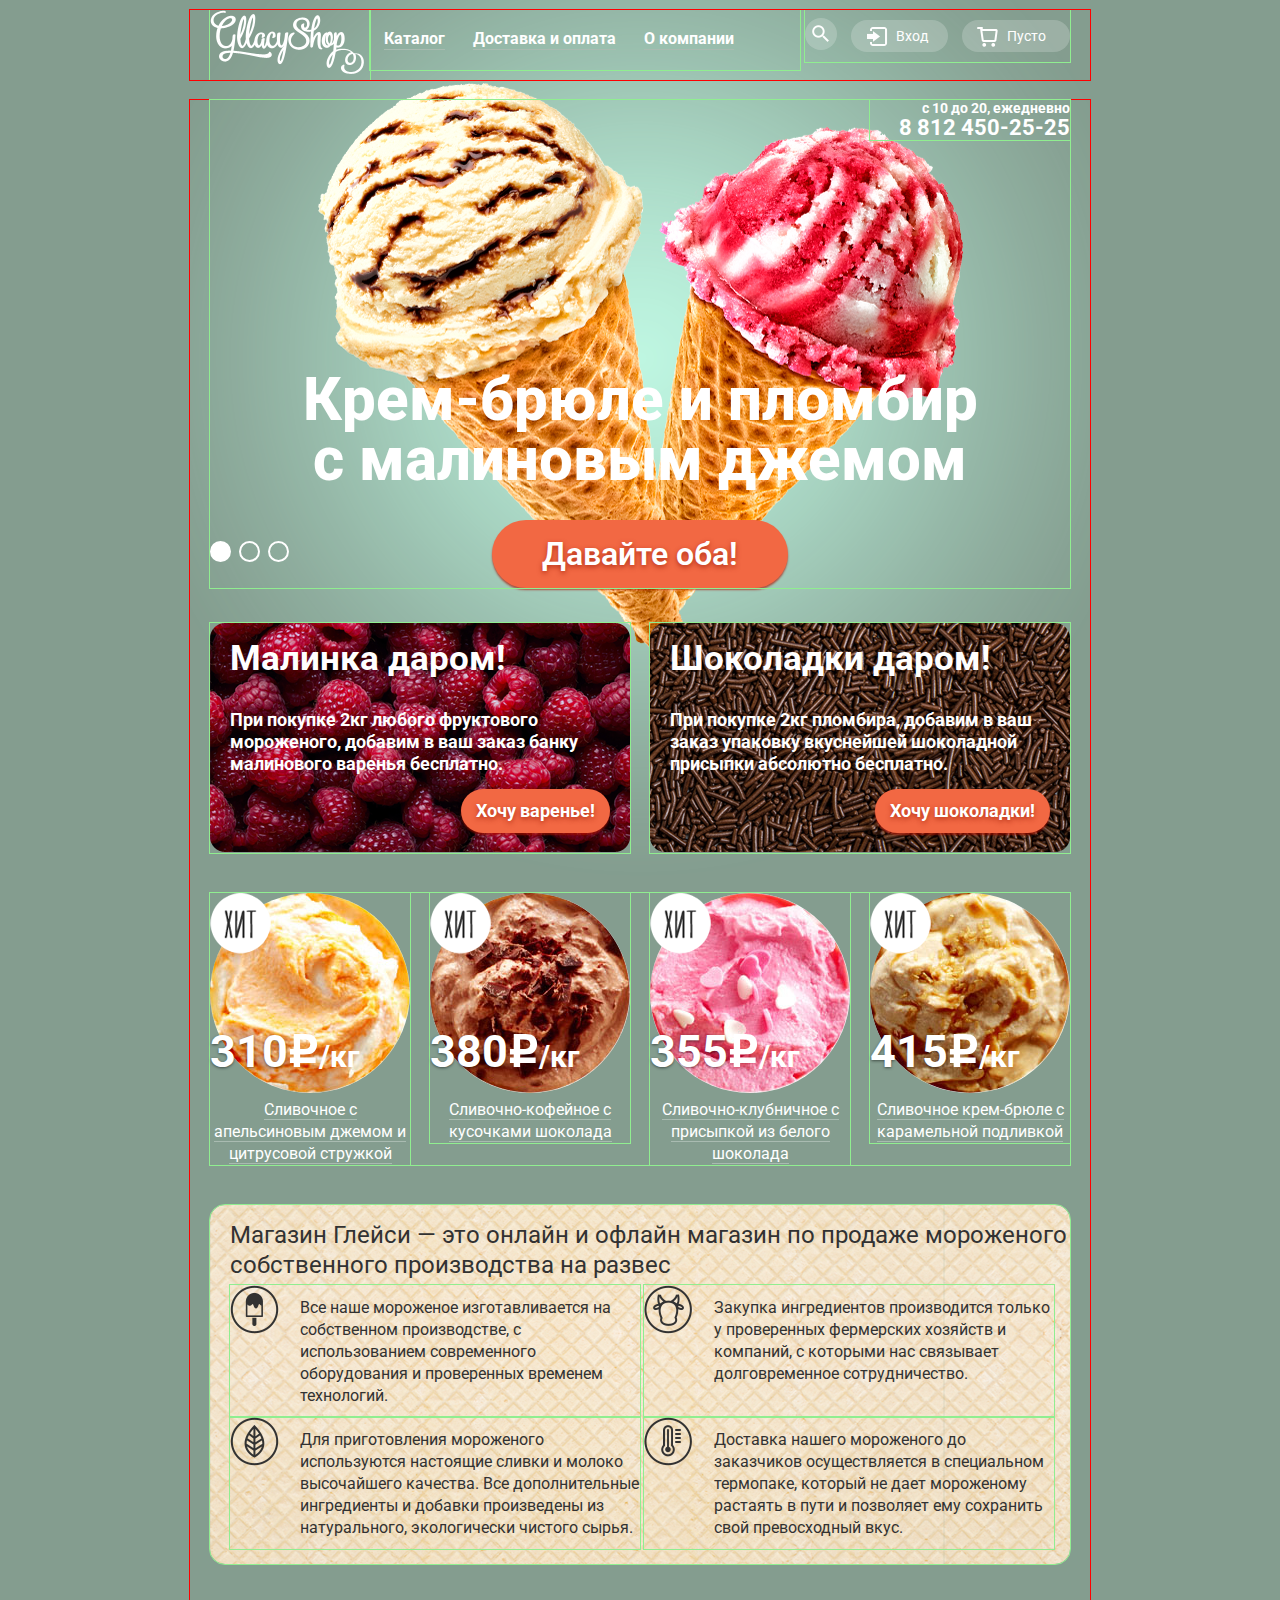
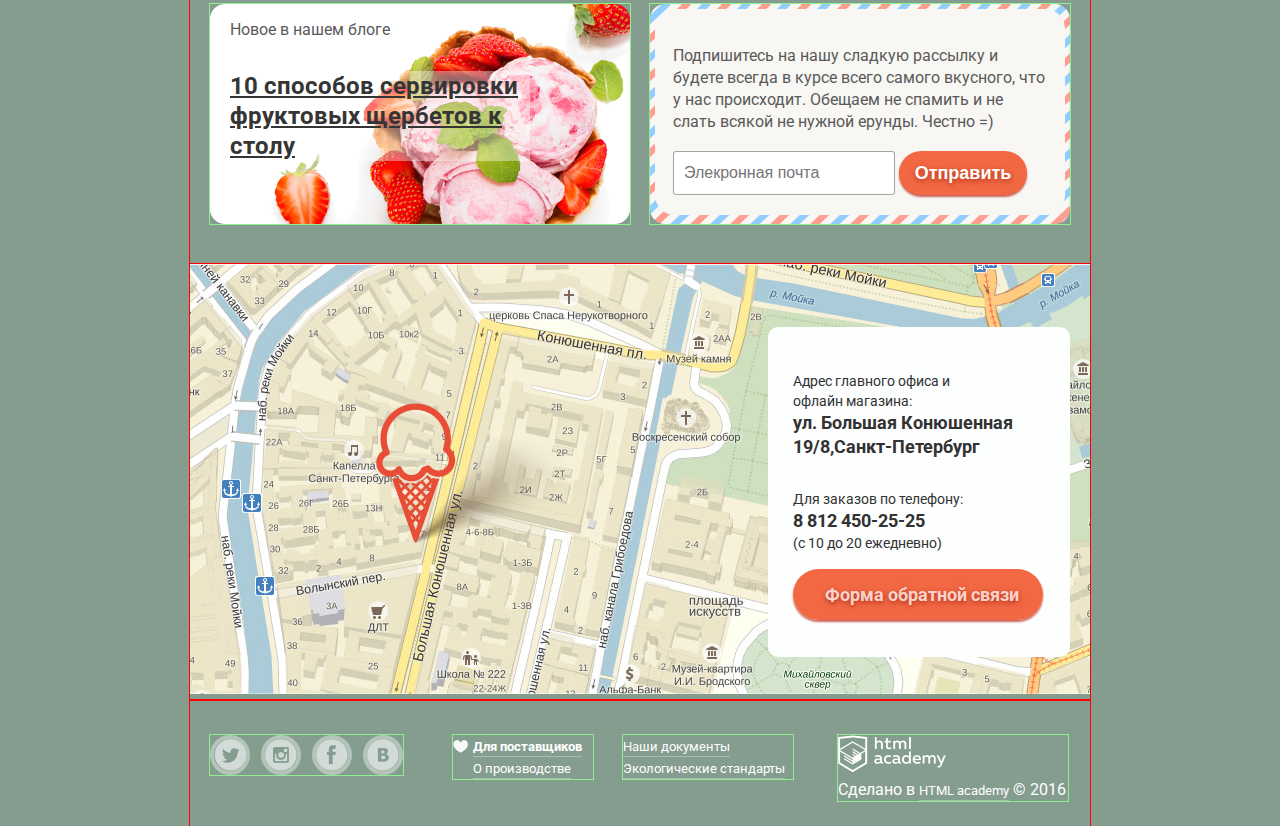
==== index.html @ bd649fac "Bugfix: clearfix" ====
<!DOCTYPE html>
<html lang="ru">

<head>
    <meta charset="utf-8">
    <title>Gllacy</title>
    <link rel="stylesheet" href="https://fonts.googleapis.com/css?family=Roboto:400,500,700,900&amp;subset=latin,cyrillic">
    <link rel="stylesheet" href="css/normalize.css">
    <link rel="stylesheet" href="css/style.css">
</head>

<body>
    <input type="radio" id="btn-1" name="toggle" checked>
    <input type="radio" id="btn-2" name="toggle">
    <input type="radio" id="btn-3" name="toggle">
    <div class="site-wrapper">
        <header class="main-header">
            <div class="container clearfix">
                <div class="logo">
                    <img src="img/menu-logo.png" width="154" height="64" alt="gllacy">
                </div>
                <nav class="main-navigation">
                    <ul class="main-menu">
                        <li>
                            <a href="#">Каталог</a>
                            <ul class="sub-menu">
                                <li><span class="sub-menu-title">Новинки</span></li>
                                <li><a href="catalog.html">Сливочное</a></li>
                                <li><a href="#">Щербеты</a></li>
                                <li><a href="#">Фруктовый лёд</a></li>
                                <li><a href="#">Мелорин</a></li>
                            </ul>
                        </li>
                        <li>
                            <a href="#">Доставка и оплата</a>
                        </li>
                        <li>
                            <a href="#">О компании</a>
                        </li>
                    </ul>
                </nav>
                <div class="user-block">
                    <div class="user-block-search">
                        <a class="user-block-btn btn-search" href="#">Поиск</a>
                        <form class="user-block-form search-form" action="#" method="get">
                            <div class="field-wrapper">
                                <input class="search-input-field" id="search-field" name="search" type="text" placeholder="Что ищем?">
                                <label for="search-field">Что ищем?</label>
                            </div>
                            <button type="submit">Искать</button>
                        </form>
                    </div>
                    <div class="user-block-login">
                        <a class="user-block-btn btn-login" href="#">Вход</a>
                        <form class="user-block-form login-form" action="#" method="post">
                            <div class="field-wrapper">
                                <input class="login-input-field" id="login-field" name="login" type="text" placeholder="Электронная почта">
                                <label for="login-field">Электронная почта</label>
                            </div>
                            <div class="field-wrapper">
                                <input class="password-input-field" id="password-field" name="password" type="password" placeholder="Пароль">
                                <label for="password-field">Пароль</label>
                            </div>
                            <button class="btn" type="submit">Войти</button>
                            <div class="login-help-links">
                                <a href="#">Забыли пароль?</a>
                                <a href="#">Новая регистрация</a>
                            </div>
                        </form>
                    </div>
                    <div class="user-block-cart">
                        <a class="user-block-btn btn-cart" href="#">Пусто</a>
                        <form class="user-block-form cart-form" action="#" method="post">
                            <table class="cart-list">
                                <tbody>
                                    <tr class="cart-list-item">
                                        <td class="cart-list-item-remove">
                                            <span class="cart-list-item-remove-icon">X</span>
                                        </td>
                                        <td class="cart-list-item-img"><img src="../img/cart-item-1.jpg" alt="Пломбир с апельсиновым джемом" width="33" height="33"></td>
                                        <td class="cart-list-item-description">Пломбир с апельсиновым джемом</td>
                                        <td class="cart-list-item-price">1,5кг <span>x 200 руб.</span></td>
                                        <td class="cart-list-item-count">300 руб.</td>
                                    </tr>
                                    <tr class="cart-list-item">
                                        <td class="cart-list-item-remove">
                                            <span class="cart-list-item-remove-icon">X</span>
                                        </td>
                                        <td class="cart-list-item-img"><img src="../img/cart-item-2.jpg" alt="Клубничный пломбир с присыпкой из белого шоколада" width="33" height="33"></td>
                                        <td class="cart-list-item-description">Клубничный пломбир с присыпкой из белого шоколада</td>
                                        <td class="cart-list-item-price">1,5кг <span>x 300 руб.</span></td>
                                        <td class="cart-list-item-count">450 руб.</td>
                                    </tr>
                                    <tr class="cart-list-item">
                                        <td class="cart-list-total" colspan="5">Итого: 750 руб.</td>
                                    </tr>
                                </tbody>
                            </table>
                            <button type="submit" class="btn cart-btn">Оформить заказ</button>
                        </form>
                    </div>
                </div>
            </div>
        </header>
        <main>
            <div class="container clearfix">
                <div class="work-info">
                    <div>с 10 до 20, ежедневно</div>
                    <div>8 812 450-25-25</div>
                </div>
                <section class="slider">
                    <div class="slide" id="slide1">
                        <div class="slide-title">Крем-брюле и пломбир с малиновым джемом</div>
                        <a class="slide-btn" href="#">Давайте оба!</a>
                    </div>
                    <div class="slide" id="slide2">
                        <div class="slide-title">Шоколадный пломбир и лимонный сорбет</div>
                        <a class="slide-btn" href="#">Давайте оба!</a>
                    </div>
                    <div class="slide" id="slide3">
                        <div class="slide-title">Пломбир с помадкой и клубничный щербет</div>
                        <a class="slide-btn" href="#">Давайте оба!</a>
                    </div>
                    <div class="slider-controls">
                        <label for="btn-1"></label>
                        <label for="btn-2"></label>
                        <label for="btn-3"></label>
                    </div>
                </section>
                <section class="main-banners clearfix">
                    <div class="info-teaser info-raspberry">
                        <h2>Малинка даром!</h2>
                        <p>
                            При покупке 2кг любого фруктового мороженого, добавим в ваш заказ банку малинового варенья бесплатно.
                        </p>
                        <a class="btn info-teaser-btn">Хочу варенье!</a>
                    </div>
                    <div class="info-teaser info-chocolate">
                        <h2>Шоколадки даром!</h2>
                        <p>
                            При покупке 2кг пломбира, добавим в ваш заказ упаковку вкуснейшей шоколадной присыпки абсолютно бесплатно.
                        </p>
                        <a class="btn info-teaser-btn">Хочу шоколадки!</a>
                    </div>
                </section>
                <section class="main-hits clearfix">
                    <article class="main-hits-item hits-item">
                        <div class="main-hits-item-inner hits-item-inner">
                            <img src="img/hit-item-1.jpg" width="200" height="200" alt="Сливочное с апельсиновым джемом и цитрусовой стружкой">
                            <div class="hits-item-price"><span>310</span><img src="img/ruble.svg" width="31" height="33" alt="Рубль">/кг</div>
                        </div>
                        <div class="hits-item-link-wrapper">
                            <a href="#">Сливочное с апельсиновым джемом и цитрусовой стружкой</a>
                        </div>
                        <div class="hits-item-hover">
                            <a class="btn hits-btn-hover" href="#">Быстрый просмотр</a>
                        </div>
                    </article>
                    <article class="main-hits-item hits-item">
                        <div class="main-hits-item-inner hits-item-inner">
                            <img src="img/hit-item-2.jpg" width="200" height="200" alt="Сливочно-кофейное с кусочками шоколада">
                            <div class="hits-item-price"><span>380</span><img src="img/ruble.svg" width="31" height="33" alt="Рубль">/кг</div>
                        </div>
                        <div class="hits-item-link-wrapper">
                            <a href="#">Сливочно-кофейное с кусочками шоколада</a>
                        </div>
                        <div class="hits-item-hover">
                            <a class="btn hits-btn-hover" href="#">Быстрый просмотр</a>
                        </div>
                    </article>
                    <article class="main-hits-item hits-item">
                        <div class="main-hits-item-inner hits-item-inner">
                            <img src="img/hit-item-3.jpg" width="200" height="200" alt="Сливочно-клубничное с присыпкой из белого шоколада">
                            <div class="hits-item-price"><span>355</span><img src="img/ruble.svg" width="31" height="33" alt="Рубль">/кг</div>
                        </div>
                        <div class="hits-item-link-wrapper">
                            <a href="#">Сливочно-клубничное с присыпкой из белого шоколада</a>
                        </div>
                        <div class="hits-item-hover">
                            <a class="btn hits-btn-hover" href="#">Быстрый просмотр</a>
                        </div>
                    </article>
                    <article class="main-hits-item hits-item">
                        <div class="main-hits-item-inner hits-item-inner">
                            <img src="img/hit-item-4.jpg" width="200" height="200" alt="Сливочное крем-брюле с карамельной подливкой">
                            <div class="hits-item-price"><span>415</span><img src="img/ruble.svg" width="31" height="33" alt="Рубль">/кг</div>
                        </div>
                        <div class="hits-item-link-wrapper">
                            <a href="#">Сливочное крем-брюле с карамельной подливкой</a>
                        </div>
                        <div class="hits-item-hover">
                            <a class="btn hits-btn-hover" href="#">Быстрый просмотр</a>
                        </div>
                    </article>
                </section><!--.main-hits-->
                <article class="main-content clearfix">
                    <p class="main-content-title">
                        Магазин Глейси — это онлайн и офлайн магазин по продаже мороженого собственного производства на развес
                    </p>
                    <p class="main-content-item main-content-item-ice-cream">
                        Все наше мороженое изготавливается на собственном производстве, с использованием современного оборудования и проверенных
                        временем технологий.
                    </p>
                    <p class="main-content-item main-content-item-purchase">
                        Закупка ингредиентов производится только у проверенных фермерских хозяйств и компаний, с которыми нас связывает долговременное
                        сотрудничество.
                    </p>
                    <p class="main-content-item main-content-item-ingredients">
                        Для приготовления мороженого используются настоящие сливки и молоко высочайшего качества. Все дополнительные ингредиенты
                        и добавки произведены из натурального, экологически чистого сырья.
                    </p>
                    <p class="main-content-item main-content-item-pack">
                        Доставка нашего мороженого до заказчиков осуществляется в специальном термопаке, который не дает мороженому растаять в пути
                        и позволяет ему сохранить свой превосходный вкус.
                    </p>
                </article><!--.main-content-->
                <section class="main-news clearfix">
                    <div class="info-teaser newpost">
                        <h2>Новое в нашем блоге</h2>
                        <a href="#">10 способов сервировки фруктовых щербетов к столу</a>
                    </div>
                    <div class="info-teaser newsletter">
                        <div class="newsletter-bg">
                            <p>
                                Подпишитесь на нашу сладкую рассылку и будете всегда в курсе всего самого вкусного, что у нас происходит. Обещаем не спамить
                                и не слать всякой не нужной ерунды. Честно =)
                            </p>
                            <form action="#" method="post">
                                <input type="email" placeholder="Элекронная почта">
                                <button class="btn info-teaser-btn" type="submit">Отправить</button>
                            </form>
                        </div>
                    </div>
                </section>
            </div><!--.container-->
            <div class="map">
                <img src="img/map-with-pin.jpg" width="900" height="430" alt="Как добраться">
                <div class="map-info">
                    <p>
                        Адрес главного офиса и<br> офлайн магазина:<br>
                        <b>ул. Большая Конюшенная 19/8,Санкт-Петербург</b>
                    </p>
                    <p>
                        Для заказов по телефону:<br>
                        <b>8 812 450-25-25</b><br> (с 10 до 20 ежедневно)
                    </p>
                    <a class="btn" href="form.html">Форма обратной связи</a>
                    <div class="feedback-overlay"></div>
                    <form class="feedback-form" action="#" method="post">
                        <b class="title">Мы обязательно вам ответим!</b>
                        <div class="field-wrapper">
                            <input id="name-field" name="name" type="text" placeholder="Как вас зовут?">    
                            <label for="name-field">Как вас зовут?</label>
                        </div>
                        <div class="field-wrapper">
                            <input id="email-field" name="email" type="email" placeholder="Ваша почта для ответа">
                            <label for="email-field">Ваша почта для ответа</label>
                        </div>
                        <div class="field-wrapper">
                            <textarea id="feedback-text" name="feedback" placeholder="Напишите что-нибудь"></textarea>
                            <label for="feedback-text">Напишите что-нибудь</label>
                        </div>
                        <button class="btn" type="submit" value="Отправить">Отправить</button>
                        <button class="feedback-close"></button>
                    </form>
                </div>
            </div>
        </main>
        <footer class="main-footer container clearfix">
            <section class="main-footer-social">
                <a class="social-btn social-btn-twitter" href="#">Twitter</a>
                <a class="social-btn social-btn-instagram" href="#">Instagram</a>
                <a class="social-btn social-btn-facebook" href="#">Facebook</a>
                <a class="social-btn social-btn-vkontakte" href="#">Vkontakte</a>
            </section>
            <section class="main-footer-about">
                <a class="provider" href="#">Для поставщиков</a>
                <a href="#">О производстве</a>
            </section>
            <section class="main-footer-documents">
                <a href="#">Наши документы</a>
                <a href="#">Экологические стандарты</a>
            </section>
            <section class="main-footer-copyright">
                <img src="img/htmlacademy-logo.png" height="38" width="108" alt="HTML academy logo">
                <div>Сделано в <a href="http://htmlacademy.ru">HTML academy</a> &copy; 2016</div>
            </section>
        </footer>
    </div>
    <script type="text/javascript" src="./js/feedback.js"></script>
</body>

</html>
---- css/style.css ----
body {
    font-family: "Roboto", sans-serif;
    font-size: 16px;
    line-height: 22px;
    color: #fff;
    font-weight: normal;
    min-width: 900px;

    background-color: #849d8f;
}

body > input[type="radio"] {
  display: none;
}

h1, h2 {
    font-size: 35px;
    line-height: 41px;
    font-weight: bold;
}

.clearfix::after {
    content: "";
    display: table;
    clear: both;
}

input[type="text"], input[type="email"], input[type="password"], textarea {
    border: 1px solid rgba(70, 70, 70, 0.48);
    border-radius: 3px;
    color: #323232;
    font-size: 16px;
    line-height: 24px;
    min-height: 29px;
    padding: 10px 10px;
}

input[type="text"]:hover, input[type="email"]:hover,
input[type="password"]:hover, textarea:hover {
    border: 2px solid rgba(70, 70, 70, 0.48);
    padding: 9px 9px;
}

input[type="text"]:focus, input[type="email"]:focus,
input[type="password"]:focus, textarea:focus {
    border: 2px solid rgba(46, 136, 228, 0.48);
    padding: 9px 9px;
}

.field-wrapper {
    position: relative;
    padding-top: 13px;
}

.field-wrapper > label {
    display: none;
    font-size: 11px;
    line-height: 13px;
}

.field-wrapper input:focus + label,
.field-wrapper textarea:focus + label {
    color: #5b9ddf;
    display: block;
    margin: 0 0 0 15px;
    position: absolute;
    top: 0;
    left: 0;
}

/*slider*/
.site-wrapper {
    min-width: 900px;
    background-color: #849d8f;
    background-image: url("../img/slide-1.png");
    background-repeat: no-repeat;
    background-position: center top;

    transition: background-image 0.5s ease, background-color 0.5s ease;

    outline: 1px solid maroon;
}

.site-wrapper::before,
.site-wrapper::after {
  content: "";
  visibility: hidden;
}

.site-wrapper::before {
  background-image: url("../img/slide-2.png");
}

.site-wrapper::after {
  background-image: url("../img/slide-3.png");
}

.slider {
    position: relative;
    padding-top: 270px;
    text-align: center;
    color: #fff;
    margin-bottom: 35px;
    outline: 1px solid lightgreen;
}

.slide {
    display: none;
}

.slide-title {
    width: 700px;
    margin: 0 auto;
    margin-bottom: 30px;

    font-weight: 800;
    font-size: 60px;
    line-height: 60px;
}

.slide-btn {
    display: inline-block;
    padding: 12px 50px;

    font-weight: 600;
    font-size: 32px;
    line-height: 44px;
    vertical-align: top;
    color: #fff;
    text-decoration: none;
    text-shadow: 0 2px 5px rgba(160, 32, 11, 0.76);

    background: #f26843;
    border-radius: 100px;
    box-shadow: 0 2px 2px rgba(172, 16, 0, 0.64);
}

.slide-btn:hover {
    background: linear-gradient(to bottom, #f58669 0%, #ec6f5e 100%);
    box-shadow: 0 2px 2px rgba(172, 16, 0, 1);
}

.slide-btn:active {
    background: linear-gradient(to bottom, #d84732 0%, #e1613e 100%);
    box-shadow: inset 0 2px 2px rgba(172, 16, 0, 1);
}

.slider-controls {
  position: absolute;
  bottom: 25px;
  left: 0;
  z-index: 20;

  font-size: 0;
}

.slider-controls label {
    display: inline-block;
    width: 17px;
    height: 17px;
    margin-right: 8px;

    vertical-align: top;

    background-color: transparent;
    border: 2px solid #fff;
    border-radius: 50%;
    cursor: pointer;
}

#btn-1:checked ~ .site-wrapper #slide1,
#btn-2:checked ~ .site-wrapper #slide2,
#btn-3:checked ~ .site-wrapper #slide3 {
  display: block;
}

#btn-1:checked ~ .site-wrapper {
  background-color: #849d8f;
  background-image: url("../img/slide-1.png");
}

#btn-2:checked ~ .site-wrapper {
  background-color: #8996a6;
  background-image: url("../img/slide-2.png");
}

#btn-3:checked ~ .site-wrapper {
  background-color: #9d8b84;
  background-image: url("../img/slide-3.png");
}

#btn-1:checked ~ .site-wrapper label[for="btn-1"],
#btn-2:checked ~ .site-wrapper label[for="btn-2"],
#btn-3:checked ~ .site-wrapper label[for="btn-3"] {
  background-color: #fff;
}
/*slider*/

.main-header {
    padding-top: 10px;
    margin-bottom: 20px;
}

.container {
    width: 860px;
    margin: 0 auto;
    padding: 0 20px;

    outline: red solid 1px;
}

.logo {
    float: left;
    width: 160px;

    outline: lightgreen solid 1px;
}

.main-navigation {
    float: left;
    width: 430px;
    margin-right: 5px;
    outline: lightgreen solid 1px;
}

li:hover .sub-menu {
    display: block;
}

.main-menu {
    list-style: none;
    font-size: 0;
    margin: 0;
    padding: 0;
}

.main-menu li {
    display: inline-block;
    position: relative;
    vertical-align: top;
}

.main-menu a {
    display: block;
    padding: 0px 0px 1px 0px;
    margin: 20px 14px;
    font-weight: 700;
    font-size: 16px;
    line-height: 18px;
    text-decoration: none;
    color: #fff;
    border-bottom: 1px solid #a9bbb1;
}

.main-menu > li:hover > a,
.main-menu > li > .active  {
    color: #000;
    background-color: #f7f6f3;
    padding: 10px 14px;
    margin: 10px 0px;
    border-radius: 20px;
}

.main-menu > li > .active {
    background-color: #d07058;
    color: #fff;
}

.sub-menu {
    position: absolute;
    display: none;
    left: -10px;
    padding: 0;
    top: 52px;
    width: 140px;
    background-color: #f8f7f4;
    border-radius: 5px;
    box-shadow: 0 20px 20px 0 rgba(0, 0, 0, 0.6);
    color: #323232;
    z-index: 10;
}

.sub-menu li {
    padding: 0;
    margin: 0;
    display: block;
}

.sub-menu li:first-child {
    border-bottom: 1px solid #d1d0ce;
    display: block;
    margin-left: 6px;
    margin-right: 8px;
    margin-top: 0;
    padding-bottom: 4px;
    padding-left: 16px;
    padding-top: 11px;
}

.sub-menu-title {
    color: #000;
    font-size: 14px;
    line-height: 16px;
    font-weight: 700;
}

.sub-menu a {
    border: 0 none;
    display: block;
    color: #323232;
    font-weight: 400;
    font-size: 14px;
    line-height: 16px;
    margin: 0;
    padding: 10px 0px 0px 20px;
    min-height: 28px;
}

.sub-menu a:hover {
    background-color: #fbded7;
    border-radius: 0;
    color: #323232;
}

.sub-menu .active {
    background-color: #d07058;
    display: block;
    margin: 0;
    padding-top: 10px;
    padding-left: 20px;
    color: #323232;
    font-weight: 400;
    font-size: 14px;
    line-height: 16px;
    min-height: 28px;
}

.user-block {
    float: left;
    width: 265px;
    outline: lightgreen solid 1px;
}

.user-block-search,
.user-block-login,
.user-block-cart {
    display: inline-block;
    vertical-align: top;
    position: relative;
    padding-bottom: 10px;
}

.user-block-btn {
    text-decoration: none;
    background-color: rgba(255, 255, 255, 0.2);
    color: #fff;
    display: inline-block;
    border-radius: 16px;
    position: relative;
    font-size: 14px;
    line-height: 16px;
}

.user-block-search:hover > .user-block-btn,
.user-block-login:hover > .user-block-btn,
.user-block-cart:hover > .user-block-btn {
    background-color: #f8f7f4;
    color: #323232;
}

.btn-search {
    font-size: 0;
    width: 32px;
    height: 32px;
    margin-right: 10px;    
}

.btn-search::before {
    width: 17px;
    height: 17px;
    content: "";
    display: block;
    background-image: url("../img/spritesheet.png");
    background-position: -123px -86px;
    background-repeat: no-repeat;
    position: absolute;
    top: 7px;
    left: 7px;
}

.user-block-search:hover > .btn-search::before {
    background-position: -123px -113px;
}

.btn-login {
    margin-top: 10px;
    margin-right: 10px;
    padding: 8px 20px 8px 45px;
}

.btn-login::before {
    width: 21px;
    height: 19px;
    display: block;
    content: "";
    background-image: url("../img/spritesheet.png");
    background-position: -125px -5px;
    background-repeat: no-repeat;
    position: absolute;
    top: 7px;
    left: 16px;
}

.user-block-login:hover > .btn-login::before {
    background-position: -125px -34px;
}

.btn-cart {
    margin-top: 10px;
    padding: 8px 24px 8px 45px;
}

.btn-cart::before {
    width: 21px;
    height: 20px;
    display: block;
    content: "";
    background-image: url("../img/spritesheet.png");
    background-position: -5px -5px;
    background-repeat: no-repeat;
    position: absolute;
    top: 7px;
    left: 15px;
}

.user-block-cart:hover > .btn-cart::before {
    background-position: -36px -5px;
}

/*
Menu forms
*/

.user-block-form {
    background-color: #f8f7f4;
    border-radius: 5px;
    box-shadow: 0 20px 20px 0 rgba(0, 0, 0, 0.6);
    display: none;
    margin: 0;
    padding: 0;
    position: absolute;
    z-index: 10;
}

.search-form {
    left: -285px;
    top: 50px;
    width: 337px;
    padding: 5px 15px 15px 15px;
}

.search-form > button[type="submit"] {
    display: none;
}

.search-input-field {
    width: 315px;
    display: block;
}

.user-block-search:hover .search-form {
    display: block;
}

.login-form {
    left: -117px;
    min-height: 174px;
    padding: 20px;
    top: 50px;
    width: 260px;
}

.login-form > button[type="submit"] {
    border: none;
    color: #fefefe;
    padding: 10px 25px;
    font-size: 18px;
    line-height: 24px;
    font-weight: 700;
}

.login-input-field,
.password-input-field {
    width: 240px;
    display: block;
    margin-bottom: 20px;
}

.login-help-links > a {
    font-size: 24px;
    font-size: 13px;
    color: #323232;
    text-decoration: none;
    border-bottom: 1px solid #adacaa;
}

.login-help-links > a:hover {
    color: #ffbc9e;
    border-bottom: 1px solid #ffbc9e;
}

.login-help-links {
    float: right;
    width: 120px;
}

.user-block-login:hover .login-form {
    display: block;
}

.cart-form {
    padding: 20px 15px;
    width: 510px;
    right: 0;
    top: 50px;
}

.cart-list {
    font-size: 13px;
    line-height: 16px;
    color: #7e7e7d;
}

.cart-list-item-remove-icon {
    cursor: pointer;
}

.cart-list td {
    vertical-align: middle;
    padding: 10px;
}

.cart-list-item-img > img {
    border-radius: 50%;
}

.cart-list-item-price > span {
    color: #b2b2b1;
}

.cart-list-total {
    font-size: 16px;
    padding: 0 10px;
    position: relative;
    text-align: right;
    color: #333333;
    font-weight: 700;
}

.cart-list-total::before {
    background-color: #adacaa;
    content: "";
    height: 1px;
    left: 6px;
    position: absolute;
    right: 9px;
    top: 0px;
}

.cart-form > button[type="submit"] {
    border: none;
    color: #fefefe;
    padding: 10px 25px;
    font-size: 18px;
    line-height: 24px;
    font-weight: 700;
    float: right;
}

.user-block-cart:hover .cart-form {
    display: block;
}

/*
Menu forms
*/


.work-info {
    float: right;
    width: 200px;
    text-align: right;
    outline: lightgreen solid 1px;
}

.work-info > div:first-child {
    font-size: 14px;
    line-height: 16px;
    font-weight: 700;
}

.work-info > div:last-child {
    font-size: 22px;
    line-height: 24px;
    font-weight: 700;
}

/*index page*/
.main-banners {
    margin-bottom: 40px;
}

.info-teaser {
    float: left;
    padding-left: 20px;
    margin-right: 20px;
    width: 400px;
    min-height: 230px;
    position: relative;
    background-position: 0 0;
    background-repeat: no-repeat;
    outline: lightgreen solid 1px;
}

.info-teaser:last-child {
    margin-right: 0;
}

.info-teaser > h2 {
    font-size: 35px;
    line-height: 41px;
    font-weight: 700;
    margin: 15px 0 30px 0;
}

.info-teaser > p {
    font-size: 18px;
    line-height: 22px;
    font-weight: 700;
}

.btn {
    text-align: center;
    border-radius: 30px;
    text-shadow: 0 2px 5px rgba(160, 32, 11, 0.76);
    background: #f26843;
    box-shadow: 0 2px 2px rgba(172, 16, 0, 0.64);
    cursor: pointer;
}

.btn:hover {
    background: linear-gradient(to bottom, #f58669 0%, #ec6f5e 100%);
    box-shadow: 0 2px 2px rgba(172, 16, 0, 1);
}

.btn:active {
    background: linear-gradient(to bottom, #d84732 0%, #e1613e 100%);
    box-shadow: inset 0 2px 2px rgba(172, 16, 0, 1);
}

.info-teaser-btn {
    /*
    Q: why this adds paddings/margins?
    display: block;
    float: right;
    */
    font-size: 18px;
    font-weight: 700;
    line-height: 24px;
    padding: 10px 15px;

    position: absolute;
    bottom: 20px;
    right: 20px;
}

.info-raspberry {
    background-image: url("../img/adv-raspberry.png");
}

.info-chocolate {
    background-image: url("../img/adv-chocolate.png");
}

.main-hits {
    margin-bottom: 40px;
    outline: lightgreen solid 1px;
}

.main-hits-item {
    float: left;
    width: 200px;
    min-height: 230px;
    margin-right: 20px;
    position: relative;

    outline: lightgreen solid 1px;
}

.hits-item-inner {
    margin: 0;
    padding: 0;
    position: relative;
}

.hits-item-inner > img {
    border-radius: 50%;
    width: 200px;
    height: 200px;
}

.main-hits-item-inner::before {
    background-image: url("../img/hit.png");
    content: "";
    height: 61px;
    left: 0;
    position: absolute;
    top: 0;
    width: 61px;
}


.hits-item-hover {
   display: none;
}

.hits-item:hover .hits-item-hover {
    display: block;
    background-color: rgba(248, 247, 244, 0.3);
    border-radius: 5px;
    box-shadow: 0 20px 20px 0 rgba(0, 0, 0, 0.15);
    height: 120%;
    position: absolute;
    left: -10px;
    top: -1%;
    width: 220px;
    z-index: 10;
}

.hits-item-price {
    font-size: 30px;
    font-weight: 700;
    line-height: 45px;
    position: absolute;
    bottom: 20px;
    left: 0;
}

.hits-item-price > img {
    width: 31px;
    height: 33px;
}

.hits-item-price > span {
    font-size: 45px;
    text-shadow: 0 1px 3px rgba(0, 0, 0, 0.5);
}

.hits-item-link-wrapper {
    text-align: center;
}

.hits-item-link-wrapper > a {
    line-height: 22px;
    border-bottom: 1px solid #a9bbb1;
    color: white;
    font-size: 16px;
    line-height: 18px;
    text-decoration: none;
}

.hits-btn-hover {
    display: inline-block;
    font-size: 18px;
    line-height: 24px;
    min-height: 34px;
    width: 180px;
    text-decoration: none;
    vertical-align: center;
    color: #fff;
    position: absolute;
    bottom: 15px;
    padding-top: 10px;
    left: 20px;
}

.main-hits-item:last-child {
    margin-right: 0;
}

.main-content {
    background-image: url("../img/waffle-bg.png");
    background-position: 0 0;
    border-radius: 15px;
    padding: 15px 0 15px 20px;
    margin-bottom: 40px;
    color: #323232;
    outline: lightgreen solid 1px;
}

.main-content-title {
    font-size: 24px;
    line-height: 30px;
    margin: 0 0 5px 0;
}

.main-content-item {
    display: inline-block;
    vertical-align: top;
    width: 340px;
    min-height: 120px;
    padding-left: 70px;
    padding-top: 12px;
    position: relative;
    margin: 0px;
    outline: lightgreen solid 1px;
}

.main-content-item:nth-child(2n) {
    margin-right: 0;
}

.main-content-item-ingredients::before {
    background-image: url("../img/spritesheet.png");
    background-position: -64px -64px;
    background-repeat: no-repeat;
    content: "";
    width: 49px;
    height: 49px;
    top: 0;
    left: 0;
    display: block;
    position: absolute;
}

.main-content-item-ice-cream::before {
    background-image: url("../img/spritesheet.png");
    background-position: -5px -64px;
    background-repeat: no-repeat;
    content: "";
    width: 49px;
    height: 49px;
    top: 0;
    left: 0px;
    display: block;
    position: absolute;
}

.main-content-item-pack::before {
    background-image: url("../img/spritesheet.png");
    background-position: -156px -5px;
    background-repeat: no-repeat;
    content: "";
    width: 49px;
    height: 49px;
    top: 0;
    left: 0;
    display: block;
    position: absolute;
}

.main-content-item-purchase::before {
    background-image: url("../img/spritesheet.png");
    background-position: -67px -5px;
    background-repeat: no-repeat;
    content: "";
    width: 49px;
    height: 49px;
    top: 0;
    left: 0;
    display: block;
    position: absolute;
}

.main-news {
    margin-bottom: 40px;
}

.newpost {
    background-image: url("../img/blog-news-bg.png");
    background-position: 0 0;
    background-repeat: no-repeat;
    min-height: 220px;
}

.newpost > h2 {
    font-size: 16px;
    line-height: 22px;
    font-weight: normal;
    color: #5a5a5a;
}

.newpost > a {
    color: #353535;
    font-size: 24px;
    font-weight: 700;
    line-height: 30px;
    background: rgba(255, 255, 255, 0.4);
    display: inline-block;
    margin-right: 100px;
}

.newsletter {
    background-image: url("../img/newsletter-bg.png");
    background-position: 0 0;
    background-repeat: no-repeat;
    min-height: 220px;
    width: 420px;
    padding: 0px;
}

.newsletter > p {
    color: #5a5a5a;
    font-weight: 400;
    font-size: 16px;
    line-height: 22px; 
}

.newsletter-bg {
    background-color: #f8f7f4;
    padding: 20px 18px;
    margin: 5px;
    color: #5a5a5a;
    border-radius: 20px;
}

.newsletter-bg > p {
    margin-bottom: 18px;
}

.newsletter input {
    width: 200px;
    height: 42px;
    display: inline-block;
    vertical-align: bottom;
    font-size: 16px;
    padding: 0px 10px;
}

.newsletter .info-teaser-btn {
    display: inline-block;
    vertical-align: middle;
    width: 128px;
    position: static;
    color: #fefefe;
    border: none;
}

.map {
    width: 900px;
    margin: 0 auto;
    padding: 0;
    position: relative;
    outline: red solid 1px;
}

.map-info {
    background-color: #fdfefe;
    border-radius: 10px;
    min-height: 300px;
    padding-left: 25px;
    padding-top: 30px;
    position: absolute;
    right: 20px;
    top: 63px;
    width: 277px;
    color: #323232;
}

.map-info p {
    font-size: 14px;
    line-height: 20px;
    margin-bottom: 30px;
}

.map-info b {
    font-size: 18px;
    line-height: 24px;
    font-weight: 700;
}

.map-info .btn {
    text-decoration: none;
    color: #f9d3cb;
    font-size: 18px;
    font-weight: 700;
    line-height: 24px;
    min-height: 44px;
    padding: 15px 24px 15px 32px;
}

/*
feedback
*/

.feedback-overlay {
    display: none;
}

.feedback-overlay-show {
    background-color: #000;
    height: 100%;
    left: 0;
    opacity: 0.3;
    position: fixed;
    top: 0;
    width: 100%;
    z-index: 50;
    display: block;
}

.feedback-form {
    font-size: 16px;
    font-weight: 400;
    line-height: 24px;

    width: 435px;
    padding: 20px 25px 25px 20px;
    border-radius: 10px;
    background-color: #f8f7f4;
    
    
    position: fixed;
    top: 50%;
    left: 50%;

    transform: translateX(-50%) translateY(-50%);

    z-index: 100;
    display: none; 
}

.feedback-form-show {
    display: block;
}

.feedback-form .title {
    font-size: 24px;
    font-weight: 500;
    line-height: 28px;
    color: #323232;
}

.feedback-form input {
    width: 100%;
}

.feedback-form .field-wrapper {
    margin: 7px 0;
    display: block;
    width: 264px;
}

.feedback-form textarea {
    width: 420px;
    min-height: 150px;
}

.feedback-form .btn {
    border: none;
    float: right;
    margin:0;
}

.feedback-close {
    border: none;
    display: inline-block;
    margin: 0;
    padding: 0;
    position: absolute;
    top: 10px;
    right: 10px;
    width: 20px;
    height: 20px;
    background: transparent;
}

.feedback-close::before {
    content: "\00d7";
    position: absolute;
    display: block;
    font-size: 40px;
    top: -10px;
    left: 0;
}

.feedback-close:hover {
    cursor: pointer;
}
/*
feedback
*/


/*footer*/
.main-footer {
    padding-top: 35px;
    padding-bottom: 25px;
}
.main-footer-social {
    float: left;
    width: 193;
    margin-right: 50px;

    outline: lightgreen solid 1px;
}

.social-btn {
    border: 4px solid #c2cec7;
    border-radius: 50%;
    display: inline-block;
    font-size: 0;
    height: 32px;
    margin-right: 7px;
    opacity: 0.8;
    vertical-align: bottom;
    width: 32px;
    position: relative;
}

.social-btn:last-child{
    margin-right: 0;
}

.social-btn:hover {
    opacity: 1;
}

.social-btn:active {
    box-shadow: 0 2px 4px #888 inset;
}

.social-btn:active::before {
    top: 2px;
}

.social-btn-twitter::before {
    background-image: url("../img/socialsprite.png");
    background-position: -5px -47px;
    background-repeat: no-repeat;
    position: absolute;
    top: 0;
    left: 0;
    content: "";
    width: 32px;
    height: 32px;
}

.social-btn-instagram::before {
    background-image: url("../img/socialsprite.png");
    background-position: -47px -5px;
    background-repeat: no-repeat;
    position: absolute;
    top: 0;
    left: 0;
    content: "";
    width: 32px;
    height: 32px;
}

.social-btn-facebook::before {
    background-image: url("../img/socialsprite.png");
    background-position: -5px -5px;
    background-repeat: no-repeat;
    position: absolute;
    top: 0;
    left: 0;
    content: "";
    width: 32px;
    height: 32px;
}

.social-btn-vkontakte::before {
    background-image: url("../img/socialsprite.png");
    background-position: -48px -47px;
    background-repeat: no-repeat;
    position: absolute;
    top: 0;
    left: 0;
    content: "";
    width: 32px;
    height: 32px;
}

.main-footer-about {
    float: left;
    width: 140px;
    margin-right: 30px;

    outline: lightgreen solid 1px;
}

.main-footer-about > a,
.main-footer-documents > a,
.main-footer-copyright a {
    display: inline-block;
    text-decoration: none;
    color: #fff;
    padding: 0;
    margin-bottom: 0px;
    border-bottom: 1px solid #abbcb3;
    font-size: 13px;
    line-height: 18px;
}

.main-footer-about > a {
    margin-left: 20px;
}

.main-footer-about > a:hover,
.main-footer-documents > a:hover,
.main-footer-copyright a:hover {
    color: #ffbc9e;
    border-bottom: 1px solid #ffbc9e;
}

.main-footer-about > a.provider {
    font-weight: 700;
    position: relative;
}

.main-footer-about > a.provider::before {
    background-image: url("../img/spritesheet.png");
    background-position: -125px -63px;
    background-repeat: no-repeat;
    position: absolute;
    top: 2px;
    left: -20px;
    content: "";
    width: 15px;
    height: 13px;
}

.main-footer-documents {
    float: left;
    width: 170px;
    margin-right: 45px;

    outline: lightgreen solid 1px;
}

.main-footer-copyright {
    float: left;
    width: 230px;

    outline: lightgreen solid 1px;
}

/*catalog page*/
.breadcrumb {
    float: left;
    padding: 0;
    outline: lightgreen solid 1px;
}

.breadcrumb li {
    display: inline-block;
    vertical-align: top;
    color: #c9d4ce;
    font-size: 14px;
    line-height: 16px;
}

.breadcrumb a {
    color: #c9d4ce;
    font-size: 14px;
    line-height: 16px;
    border-bottom: 1px solid #aebeb5;
    display: inline-block;
    text-decoration: none;
    padding: 0;
    margin-bottom: 0px;
    font-size: 14px;
    line-height: 16px;
}

.breadcrumb a:hover {
    color: #ffbc9e;
    border-bottom: 1px solid #ffbc9e;
}

.breadcrumb .raquo {
    display: inline-block;
    vertical-align: top;
    margin-left: 7px;
    margin-right: 4px;
}

/*Filter*/

.filter-form {
    color: #fff;
}

.filter-item {
    display: inline-block;
    vertical-align: top;
    margin: 0 20px 12px 0;
    padding: 0;
    border: none;
}

.filter-group-sort {
    width: 195px;
}

.filter-title {
    font-size: 14px;
    line-height: 16px;
    font-weight: 500;
    margin: 10px 15px 7px;
}

.filter-select-field {
    background-color: #9db1a5;
    border-radius: 30px;
    cursor: pointer;
    font-weight: 500;
    height: 36px;
    position: relative;
}

select::-ms-expand {
    display: none;
}

.filter-select {
    -moz-appearance: none;
    -webkit-appearance:none;
    background-color: transparent;
    border: 0 none;
    border-radius: 30px;
    cursor: pointer;
    height: 36px;
    margin: 0;
    outline: 0 none;
    padding: 0 25px 0 10px;
    width: 100%;
    position: relative;
    color: #fff;
}

.filter-select-field:focus,
.filter-select-field:hover,
.filter-select:hover,
.filter-select:active,
.filter-select:focus {
    background-color: #fff;
    color: #323232;
}

.filter-select-arrow::after {
    position: absolute;
    content: "";
    top: 15px;
    right: 15px;
    background-image: url("../img/filtersprite.png");
    background-position: -126px -5px;
    background-repeat: no-repeat;
    width: 9px;
    height: 5px;
    display: block;
}

.filter-select:hover + .filter-select-arrow::after,
.filter-select:active + .filter-select-arrow::after,
.filter-select:focus + .filter-select-arrow::after {
    background-image: url("../img/filtersprite.png");
    background-position: -126px -20px;
}

.filter-radio-field,
.filter-checkbox-field {
    background-color: rgba(255, 255, 255, 0.2);
    border-radius: 30px;
    box-sizing: border-box;
    font-weight: 500;
    line-height: 16px;
    font-size: 14px;
    padding: 10px 15px;
}

.filter-radio,
.filter-checkbox {
    cursor: pointer;
    padding-left: 30px;
    margin-right: 15px;
    position: relative;
}

.filter-radio > input[type="radio"],
.filter-checkbox > input[type="checkbox"] {
    display: none;
}

.filter-checkbox > input[type="checkbox"] + .filter-checkbox-indicator {
    background-image: url("../img/filtersprite.png");
    background-position: -35px -35px;
    background-repeat: no-repeat;
    position: absolute;
    top: 0;
    left: 0;
    width: 20px;
    height: 20px;
}

.filter-checkbox > input[type="checkbox"]:checked + .filter-checkbox-indicator {
    background-position: -5px -5px;
}

.filter-checkbox:hover > input[type="checkbox"] + .filter-checkbox-indicator {
    background-position: -65px -35px;
}

.filter-checkbox:hover > input[type="checkbox"]:checked + .filter-checkbox-indicator {
    background-position: -35px -5px;
}

.filter-checkbox > input[type="checkbox"]:checked:disabled + .filter-checkbox-indicator {
    background-position: -65px -5px;
}

.filter-checkbox > input[type="checkbox"]:disabled + .filter-checkbox-indicator {
    background-position: -5px -35px;
}

.filter-radio > input[type="radio"] + .filter-radio-indicator {
    background-image: url("../img/filtersprite.png");
    background-position: -98px -37px;
    background-repeat: no-repeat;
    position: absolute;
    top: -2px;
    left: 0;
    width: 21px;
    height: 22px;
}

.filter-radio > input[type="radio"]:checked + .filter-radio-indicator {
    background-position: -5px -65px;
}

.filter-radio:hover > input[type="radio"] + .filter-radio-indicator {
    background-position: -98px -69px;
}

.filter-radio:hover > input[type="radio"]:checked + .filter-radio-indicator {
    background-position: -36px -65px;
}

.filter-radio > input[type="radio"]:checked:disabled + .filter-radio-indicator {
    background-position: -67px -65px;
}

.filter-radio > input[type="radio"]:disabled + .filter-radio-indicator {
    background-position: -95px -5px;
}

.filter-btnsubmit-wrapper {
    vertical-align: bottom;
}

.filter-btnsubmit {
    background-color: rgba(255, 255, 255, 0.2);
    border-radius: 30px;
    border: 2px solid #fff;
    color: #fff;
    padding: 8px 30px;
    text-align: center;
    font-size: 16px;
    font-weight: 500;
    line-height: 18px;
    cursor: pointer;
}

.filter-btnsubmit:hover {
    background-color: #fff;
    color: #353535;
}

.filter-btnsubmit:active {
  margin: -2px 0 0 -2px;
  padding: 10px 28px;
  background-color: #f8f7f4;
  color: #353535;
  box-shadow: inset 0 2px 1px 0 #696969;
}

.filter-range-field {
    align-items: center;
    background-color: rgba(255, 255, 255, 0.2);
    border-radius: 30px;
    font-weight: 500;
    height: 7px;
    padding: 15px;
}

.price-controls-scale {
    background-color: rgba(255, 255, 255, 0.5);
    cursor: pointer;
    height: 4px;
}

.price-controls-bar {
    margin-left: 25%;
    margin-right: 15%;
    background-color: #fff;
    height: 4px;
    position: relative;
}

.price-controls-btn {
    width: 20px;
    height: 20px;
    border-radius: 50%;
    background-color: #fff;
    cursor: pointer;
    display: inline-block;
    position: absolute;
    top: -9px;    
}

.price-controls-btn:hover {
    width: 22px;
    height: 22px;
}

.price-controls-min {
    left: 0;
}

.price-controls-max {
    right: 0;
}


/*Filter*/

.catalog-list {
    margin-bottom: 85px;
    outline: lightgreen solid 1px;
}

.catalog-hits-item {
    display: inline-block;
    vertical-align: top;
    min-height: 280px;
    width: 200px;
    margin-right: 15px;
    position: relative;
}

.catalog-hits-item:nth-child(4n) {
    margin-right: 0;
}

.pagination {
    text-align: right;
}

.pagination > ul {
    list-style: none;
    padding: 0;
    text-align: right;
}

.pagination li {
    display: inline-block;
    vertical-align: top;
}

.pagination a,
.pagination span {
    display: inline-block;
    font-size: 16px;
    line-height: 18px;
    height: 26px;
    margin-left: 1px;
    margin-right: 1px;
    padding: 7px 5px 0 5px;
    text-align: center;
    vertical-align: top;
    width: 22px;
    text-decoration: none;
    color: #fff;
}
.pagination a:active, .pagination .pagination-item-active {
    background-color: #fff;
    border-radius: 50%;
    color: #323232;
}

.pagination .inactive {
    color: #9db1a5;
}

.pagination .pagination-btn-next,
.pagination .pagination-btn-prev {
    font-size: 30px;
    padding-top: 6px;
}
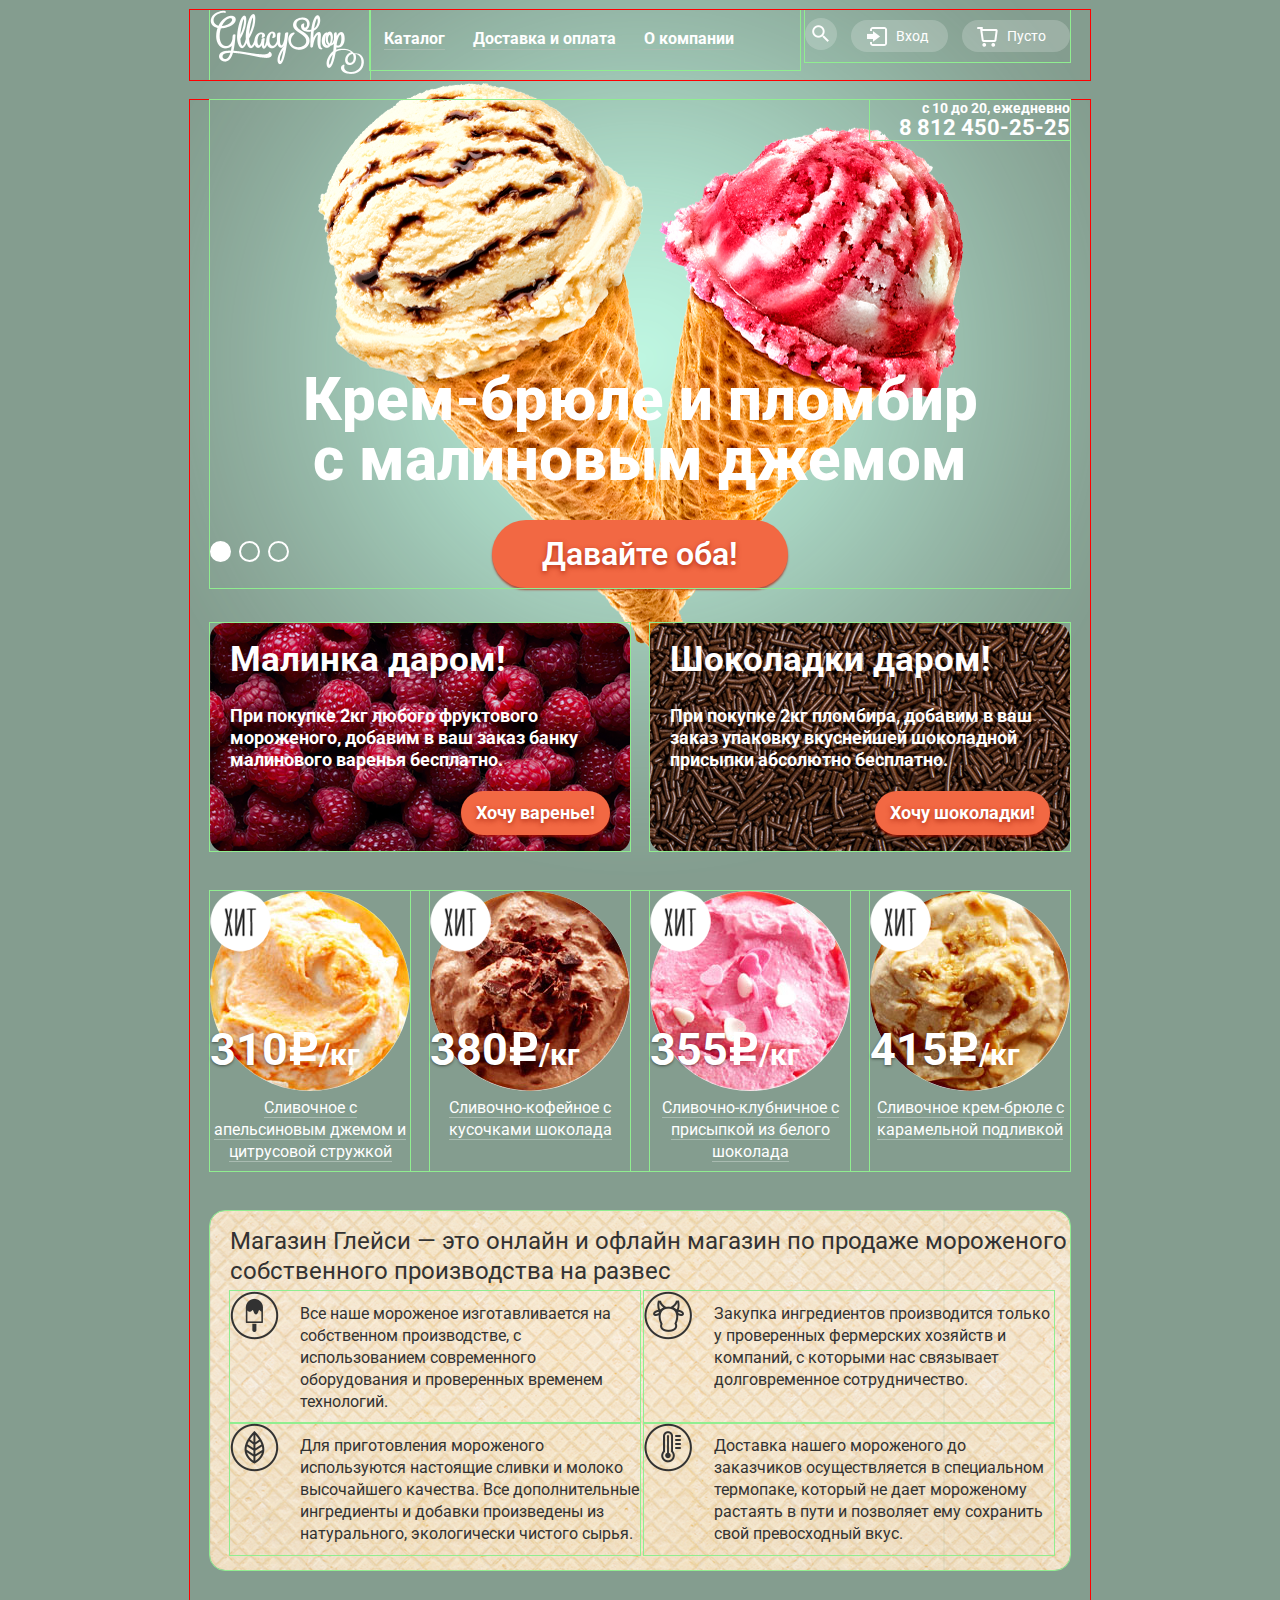
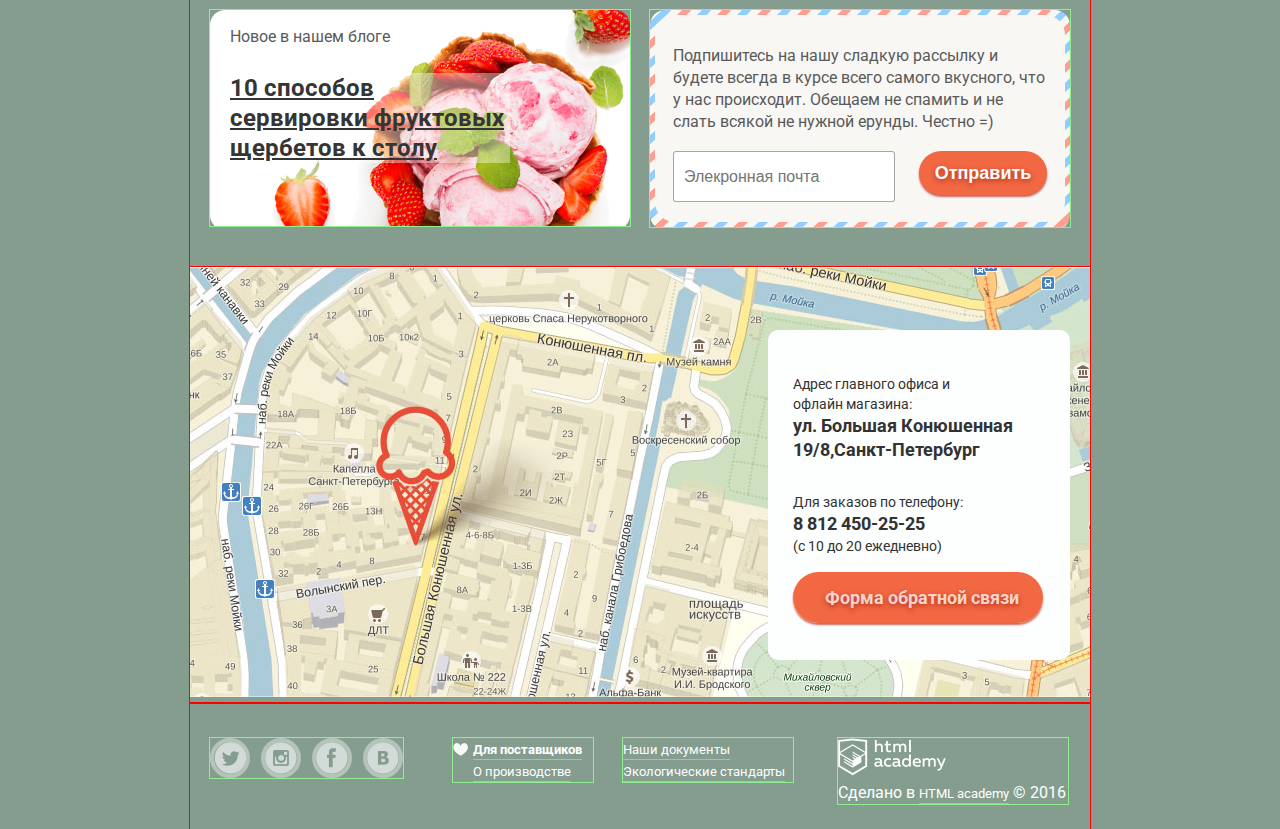
==== commit fbce954c: "Bugfix: cart image address" ====
--- a/index.html
+++ b/index.html
@@ -77,7 +77,7 @@
                                         <td class="cart-list-item-remove">
                                             <span class="cart-list-item-remove-icon">X</span>
                                         </td>
-                                        <td class="cart-list-item-img"><img src="../img/cart-item-1.jpg" alt="Пломбир с апельсиновым джемом" width="33" height="33"></td>
+                                        <td class="cart-list-item-img"><img src="./img/cart-item-1.jpg" alt="Пломбир с апельсиновым джемом" width="33" height="33"></td>
                                         <td class="cart-list-item-description">Пломбир с апельсиновым джемом</td>
                                         <td class="cart-list-item-price">1,5кг <span>x 200 руб.</span></td>
                                         <td class="cart-list-item-count">300 руб.</td>
@@ -86,7 +86,7 @@
                                         <td class="cart-list-item-remove">
                                             <span class="cart-list-item-remove-icon">X</span>
                                         </td>
-                                        <td class="cart-list-item-img"><img src="../img/cart-item-2.jpg" alt="Клубничный пломбир с присыпкой из белого шоколада" width="33" height="33"></td>
+                                        <td class="cart-list-item-img"><img src="./img/cart-item-2.jpg" alt="Клубничный пломбир с присыпкой из белого шоколада" width="33" height="33"></td>
                                         <td class="cart-list-item-description">Клубничный пломбир с присыпкой из белого шоколада</td>
                                         <td class="cart-list-item-price">1,5кг <span>x 300 руб.</span></td>
                                         <td class="cart-list-item-count">450 руб.</td>
--- a/css/style.css
+++ b/css/style.css
@@ -585,7 +585,6 @@
 Menu forms
 */
 
-
 .work-info {
     float: right;
     width: 200px;
@@ -612,11 +611,9 @@
 
 .info-teaser {
     float: left;
-    padding-left: 20px;
+    padding: 16px 20px;
     margin-right: 20px;
-    width: 400px;
-    min-height: 230px;
-    position: relative;
+    width: 380px;
     background-position: 0 0;
     background-repeat: no-repeat;
     outline: lightgreen solid 1px;
@@ -630,13 +627,14 @@
     font-size: 35px;
     line-height: 41px;
     font-weight: 700;
-    margin: 15px 0 30px 0;
+    margin: 0 0 25px 0;
 }
 
 .info-teaser > p {
     font-size: 18px;
     line-height: 22px;
     font-weight: 700;
+    margin: 0 0 20px 0;
 }
 
 .btn {
@@ -659,19 +657,12 @@
 }
 
 .info-teaser-btn {
-    /*
-    Q: why this adds paddings/margins?
-    display: block;
     float: right;
-    */
+    margin: 0;
     font-size: 18px;
     font-weight: 700;
     line-height: 24px;
     padding: 10px 15px;
-
-    position: absolute;
-    bottom: 20px;
-    right: 20px;
 }
 
 .info-raspberry {
@@ -690,7 +681,7 @@
 .main-hits-item {
     float: left;
     width: 200px;
-    min-height: 230px;
+    min-height: 280px;
     margin-right: 20px;
     position: relative;
 
@@ -880,7 +871,7 @@
     background-image: url("../img/blog-news-bg.png");
     background-position: 0 0;
     background-repeat: no-repeat;
-    min-height: 220px;
+    min-height: 184px;
 }
 
 .newpost > h2 {
@@ -904,7 +895,6 @@
     background-image: url("../img/newsletter-bg.png");
     background-position: 0 0;
     background-repeat: no-repeat;
-    min-height: 220px;
     width: 420px;
     padding: 0px;
 }
@@ -925,21 +915,19 @@
 }
 
 .newsletter-bg > p {
-    margin-bottom: 18px;
+    margin: 10px 0 18px 0;
 }
 
 .newsletter input {
     width: 200px;
-    height: 42px;
-    display: inline-block;
-    vertical-align: bottom;
+    display: inline-block;
+    vertical-align: top;
     font-size: 16px;
-    padding: 0px 10px;
 }
 
 .newsletter .info-teaser-btn {
     display: inline-block;
-    vertical-align: middle;
+    vertical-align: top;
     width: 128px;
     position: static;
     color: #fefefe;
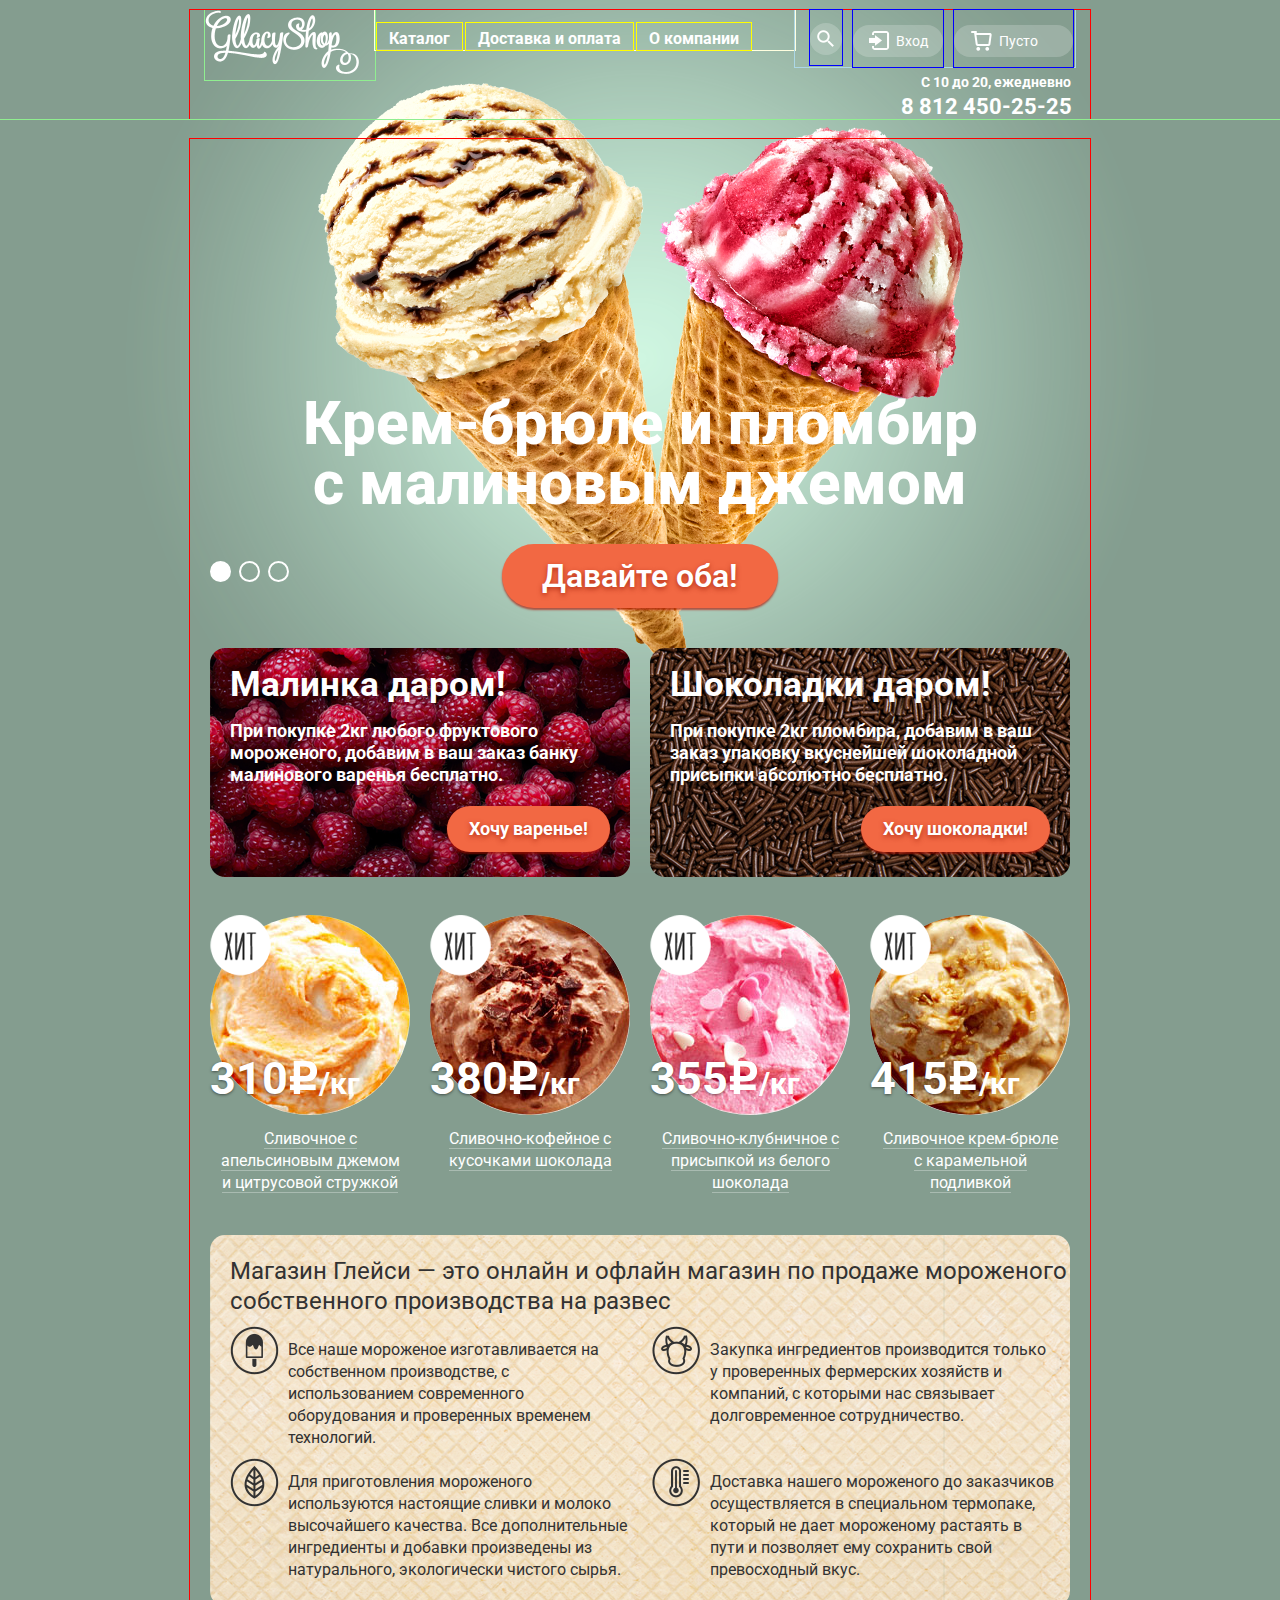
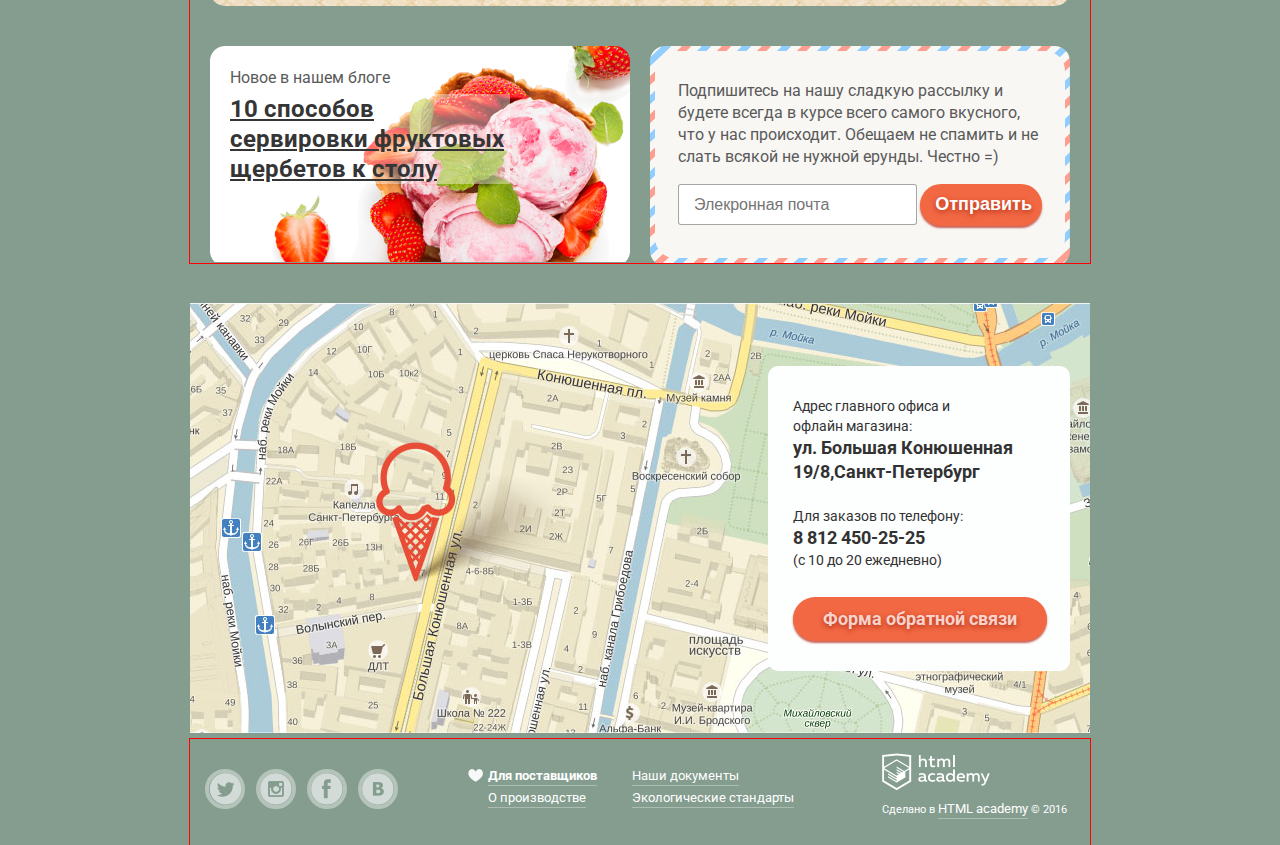
==== commit dba903e6: "Bugfix: pixel perfect index page" ====
--- a/index.html
+++ b/index.html
@@ -100,14 +100,14 @@
                         </form>
                     </div>
                 </div>
+                <div class="work-info">
+                    <div>С 10 до 20, ежедневно</div>
+                    <div>8 812 450-25-25</div>
+                </div>
             </div>
         </header>
         <main>
-            <div class="container clearfix">
-                <div class="work-info">
-                    <div>с 10 до 20, ежедневно</div>
-                    <div>8 812 450-25-25</div>
-                </div>
+            <div class="container main-container">
                 <section class="slider">
                     <div class="slide" id="slide1">
                         <div class="slide-title">Крем-брюле и пломбир с малиновым джемом</div>
@@ -225,7 +225,7 @@
                                 Подпишитесь на нашу сладкую рассылку и будете всегда в курсе всего самого вкусного, что у нас происходит. Обещаем не спамить
                                 и не слать всякой не нужной ерунды. Честно =)
                             </p>
-                            <form action="#" method="post">
+                            <form class="newsletter-form" action="#" method="post">
                                 <input type="email" placeholder="Элекронная почта">
                                 <button class="btn info-teaser-btn" type="submit">Отправить</button>
                             </form>
--- a/css/style.css
+++ b/css/style.css
@@ -1,5 +1,5 @@
 body {
-    font-family: "Roboto", sans-serif;
+    font-family: "Roboto", "Arial",  sans-serif;
     font-size: 16px;
     line-height: 22px;
     color: #fff;
@@ -77,8 +77,6 @@
     background-position: center top;
 
     transition: background-image 0.5s ease, background-color 0.5s ease;
-
-    outline: 1px solid maroon;
 }
 
 .site-wrapper::before,
@@ -97,11 +95,10 @@
 
 .slider {
     position: relative;
-    padding-top: 270px;
+    padding-top: 255px;
     text-align: center;
     color: #fff;
-    margin-bottom: 35px;
-    outline: 1px solid lightgreen;
+    margin-bottom: 40px;
 }
 
 .slide {
@@ -120,7 +117,7 @@
 
 .slide-btn {
     display: inline-block;
-    padding: 12px 50px;
+    padding: 10px 40px;
 
     font-weight: 600;
     font-size: 32px;
@@ -199,28 +196,30 @@
 .main-header {
     padding-top: 10px;
     margin-bottom: 20px;
+
+    outline: 1px solid lightgreen;
 }
 
 .container {
-    width: 860px;
+    width: 870px;
     margin: 0 auto;
-    padding: 0 20px;
-
-    outline: red solid 1px;
+    padding: 0 15px;
+
+    outline: 1px solid red;
 }
 
 .logo {
     float: left;
-    width: 160px;
-
-    outline: lightgreen solid 1px;
+    width: 170px;
+
+    outline: 1px solid lightgreen;
 }
 
 .main-navigation {
     float: left;
-    width: 430px;
-    margin-right: 5px;
-    outline: lightgreen solid 1px;
+    width: 420px;
+
+    outline: 1px solid lightyellow;
 }
 
 li:hover .sub-menu {
@@ -238,12 +237,14 @@
     display: inline-block;
     position: relative;
     vertical-align: top;
+    margin: 13px 2px 0px 2px;
+
+    outline: 1px solid yellow;
 }
 
 .main-menu a {
     display: block;
-    padding: 0px 0px 1px 0px;
-    margin: 20px 14px;
+    padding: 7px 12px 1px 12px;;
     font-weight: 700;
     font-size: 16px;
     line-height: 18px;
@@ -256,8 +257,7 @@
 .main-menu > li > .active  {
     color: #000;
     background-color: #f7f6f3;
-    padding: 10px 14px;
-    margin: 10px 0px;
+    padding-bottom: 7px;
     border-radius: 20px;
 }
 
@@ -338,7 +338,9 @@
 .user-block {
     float: left;
     width: 265px;
-    outline: lightgreen solid 1px;
+    padding-left: 15px;
+
+    outline: 1px solid lightblue;
 }
 
 .user-block-search,
@@ -348,6 +350,9 @@
     vertical-align: top;
     position: relative;
     padding-bottom: 10px;
+    padding-top: 5px;
+
+    outline: 1px solid blue;
 }
 
 .user-block-btn {
@@ -372,7 +377,7 @@
     font-size: 0;
     width: 32px;
     height: 32px;
-    margin-right: 10px;    
+    display: inline-block;
 }
 
 .btn-search::before {
@@ -392,10 +397,13 @@
     background-position: -123px -113px;
 }
 
+.user-block-login {
+    margin-left: 7px;
+}
+
 .btn-login {
     margin-top: 10px;
-    margin-right: 10px;
-    padding: 8px 20px 8px 45px;
+    padding: 8px 15px 8px 43px;
 }
 
 .btn-login::before {
@@ -407,7 +415,7 @@
     background-position: -125px -5px;
     background-repeat: no-repeat;
     position: absolute;
-    top: 7px;
+    top: 6px;
     left: 16px;
 }
 
@@ -415,9 +423,13 @@
     background-position: -125px -34px;
 }
 
+.user-block-cart {
+    margin-left: 7px;
+}
+
 .btn-cart {
     margin-top: 10px;
-    padding: 8px 24px 8px 45px;
+    padding: 8px 35px 8px 45px;
 }
 
 .btn-cart::before {
@@ -429,8 +441,8 @@
     background-position: -5px -5px;
     background-repeat: no-repeat;
     position: absolute;
-    top: 7px;
-    left: 15px;
+    top: 6px;
+    left: 17px;
 }
 
 .user-block-cart:hover > .btn-cart::before {
@@ -589,24 +601,36 @@
     float: right;
     width: 200px;
     text-align: right;
-    outline: lightgreen solid 1px;
+    margin-top: 7px;
+}
+
+.work-info.catalog-work-info {
+    margin-top: 0;
 }
 
 .work-info > div:first-child {
     font-size: 14px;
     line-height: 16px;
     font-weight: 700;
+    margin-right: 4px;
 }
 
 .work-info > div:last-child {
     font-size: 22px;
     line-height: 24px;
     font-weight: 700;
+    margin-right: 3px;
+    margin-top: 5px;
+}
+
+.container.main-container {
+    width: 860px;
+    padding: 0 20px;
 }
 
 /*index page*/
 .main-banners {
-    margin-bottom: 40px;
+    margin-bottom: 35px;
 }
 
 .info-teaser {
@@ -616,7 +640,7 @@
     width: 380px;
     background-position: 0 0;
     background-repeat: no-repeat;
-    outline: lightgreen solid 1px;
+    min-height: 200px;
 }
 
 .info-teaser:last-child {
@@ -627,7 +651,7 @@
     font-size: 35px;
     line-height: 41px;
     font-weight: 700;
-    margin: 0 0 25px 0;
+    margin: 0 0 15px 0;
 }
 
 .info-teaser > p {
@@ -662,7 +686,7 @@
     font-size: 18px;
     font-weight: 700;
     line-height: 24px;
-    padding: 10px 15px;
+    padding: 11px 22px;
 }
 
 .info-raspberry {
@@ -675,7 +699,6 @@
 
 .main-hits {
     margin-bottom: 40px;
-    outline: lightgreen solid 1px;
 }
 
 .main-hits-item {
@@ -684,14 +707,13 @@
     min-height: 280px;
     margin-right: 20px;
     position: relative;
-
-    outline: lightgreen solid 1px;
 }
 
 .hits-item-inner {
     margin: 0;
     padding: 0;
     position: relative;
+    margin-bottom: 7px;
 }
 
 .hits-item-inner > img {
@@ -720,7 +742,7 @@
     background-color: rgba(248, 247, 244, 0.3);
     border-radius: 5px;
     box-shadow: 0 20px 20px 0 rgba(0, 0, 0, 0.15);
-    height: 120%;
+    height: 125%;
     position: absolute;
     left: -10px;
     top: -1%;
@@ -733,7 +755,7 @@
     font-weight: 700;
     line-height: 45px;
     position: absolute;
-    bottom: 20px;
+    bottom: 15px;
     left: 0;
 }
 
@@ -749,6 +771,7 @@
 
 .hits-item-link-wrapper {
     text-align: center;
+    padding: 0 8px;
 }
 
 .hits-item-link-wrapper > a {
@@ -783,32 +806,30 @@
     background-image: url("../img/waffle-bg.png");
     background-position: 0 0;
     border-radius: 15px;
-    padding: 15px 0 15px 20px;
+    padding: 21px 0 20px 20px;
     margin-bottom: 40px;
     color: #323232;
-    outline: lightgreen solid 1px;
 }
 
 .main-content-title {
     font-size: 24px;
     line-height: 30px;
-    margin: 0 0 5px 0;
+    margin: 0px 0 6px 0;
 }
 
 .main-content-item {
     display: inline-block;
     vertical-align: top;
-    width: 340px;
-    min-height: 120px;
-    padding-left: 70px;
-    padding-top: 12px;
+    width: 345px;
+    padding-left: 58px;
+    padding-top: 17px;
+    padding-bottom: 5px;
     position: relative;
     margin: 0px;
-    outline: lightgreen solid 1px;
 }
 
 .main-content-item:nth-child(2n) {
-    margin-right: 0;
+    margin-right: 15px;
 }
 
 .main-content-item-ingredients::before {
@@ -818,7 +839,7 @@
     content: "";
     width: 49px;
     height: 49px;
-    top: 0;
+    top: 4px;
     left: 0;
     display: block;
     position: absolute;
@@ -831,7 +852,7 @@
     content: "";
     width: 49px;
     height: 49px;
-    top: 0;
+    top: 4px;
     left: 0px;
     display: block;
     position: absolute;
@@ -844,7 +865,7 @@
     content: "";
     width: 49px;
     height: 49px;
-    top: 0;
+    top: 4px;
     left: 0;
     display: block;
     position: absolute;
@@ -857,7 +878,7 @@
     content: "";
     width: 49px;
     height: 49px;
-    top: 0;
+    top: 4px;
     left: 0;
     display: block;
     position: absolute;
@@ -879,6 +900,7 @@
     line-height: 22px;
     font-weight: normal;
     color: #5a5a5a;
+    margin: 5px 0;
 }
 
 .newpost > a {
@@ -908,30 +930,37 @@
 
 .newsletter-bg {
     background-color: #f8f7f4;
-    padding: 20px 18px;
-    margin: 5px;
+    padding: 13px 23px;
     color: #5a5a5a;
     border-radius: 20px;
-}
-
-.newsletter-bg > p {
-    margin: 10px 0 18px 0;
-}
-
-.newsletter input {
-    width: 200px;
+    margin: 5px;
+}
+
+.newsletter-form {
+    padding: 0px 0px 20px 0px;
+}
+
+.newsletter-form input {
     display: inline-block;
     vertical-align: top;
     font-size: 16px;
+    line-height: 24px;
+    padding: 5px 15px;
 }
 
 .newsletter .info-teaser-btn {
     display: inline-block;
     vertical-align: top;
-    width: 128px;
     position: static;
     color: #fefefe;
     border: none;
+    padding: 8px 10px 10px 15px;
+}
+
+.newsletter-form input:hover,
+.newsletter-form input:active,
+.newsletter-form input:focus {
+    padding: 4px 12px 4px 12px;
 }
 
 .map {
@@ -939,13 +968,12 @@
     margin: 0 auto;
     padding: 0;
     position: relative;
-    outline: red solid 1px;
 }
 
 .map-info {
     background-color: #fdfefe;
     border-radius: 10px;
-    min-height: 300px;
+    min-height: 275px;
     padding-left: 25px;
     padding-top: 30px;
     position: absolute;
@@ -958,7 +986,8 @@
 .map-info p {
     font-size: 14px;
     line-height: 20px;
-    margin-bottom: 30px;
+    margin-bottom: 22px;
+    margin-top: 0px;
 }
 
 .map-info b {
@@ -973,8 +1002,9 @@
     font-size: 18px;
     font-weight: 700;
     line-height: 24px;
-    min-height: 44px;
-    padding: 15px 24px 15px 32px;
+    padding: 10px 30px;
+    display: inline-block;
+    margin-top: 5px;
 }
 
 /*
@@ -1081,16 +1111,15 @@
 
 
 /*footer*/
-.main-footer {
-    padding-top: 35px;
-    padding-bottom: 25px;
-}
+.main-footer section {
+    margin-top: 25px;
+    margin-bottom: 25px;
+}
+
 .main-footer-social {
     float: left;
-    width: 193;
-    margin-right: 50px;
-
-    outline: lightgreen solid 1px;
+    margin-right: 70px;
+    padding-top: 5px;
 }
 
 .social-btn {
@@ -1173,9 +1202,7 @@
 .main-footer-about {
     float: left;
     width: 140px;
-    margin-right: 30px;
-
-    outline: lightgreen solid 1px;
+    margin-right: 24px;
 }
 
 .main-footer-about > a,
@@ -1222,23 +1249,22 @@
 .main-footer-documents {
     float: left;
     width: 170px;
-    margin-right: 45px;
-
-    outline: lightgreen solid 1px;
-}
-
-.main-footer-copyright {
+    margin-right: 0px;
+}
+
+section.main-footer-copyright {
     float: left;
-    width: 230px;
-
-    outline: lightgreen solid 1px;
+    font-size: 11px;
+    padding-left: 80px;
+    margin-top: 14px;
+    margin-bottom: 24px;
 }
 
 /*catalog page*/
 .breadcrumb {
     float: left;
     padding: 0;
-    outline: lightgreen solid 1px;
+    margin: 20px 0px 0px 6px;
 }
 
 .breadcrumb li {
@@ -1525,7 +1551,6 @@
 
 .catalog-list {
     margin-bottom: 85px;
-    outline: lightgreen solid 1px;
 }
 
 .catalog-hits-item {
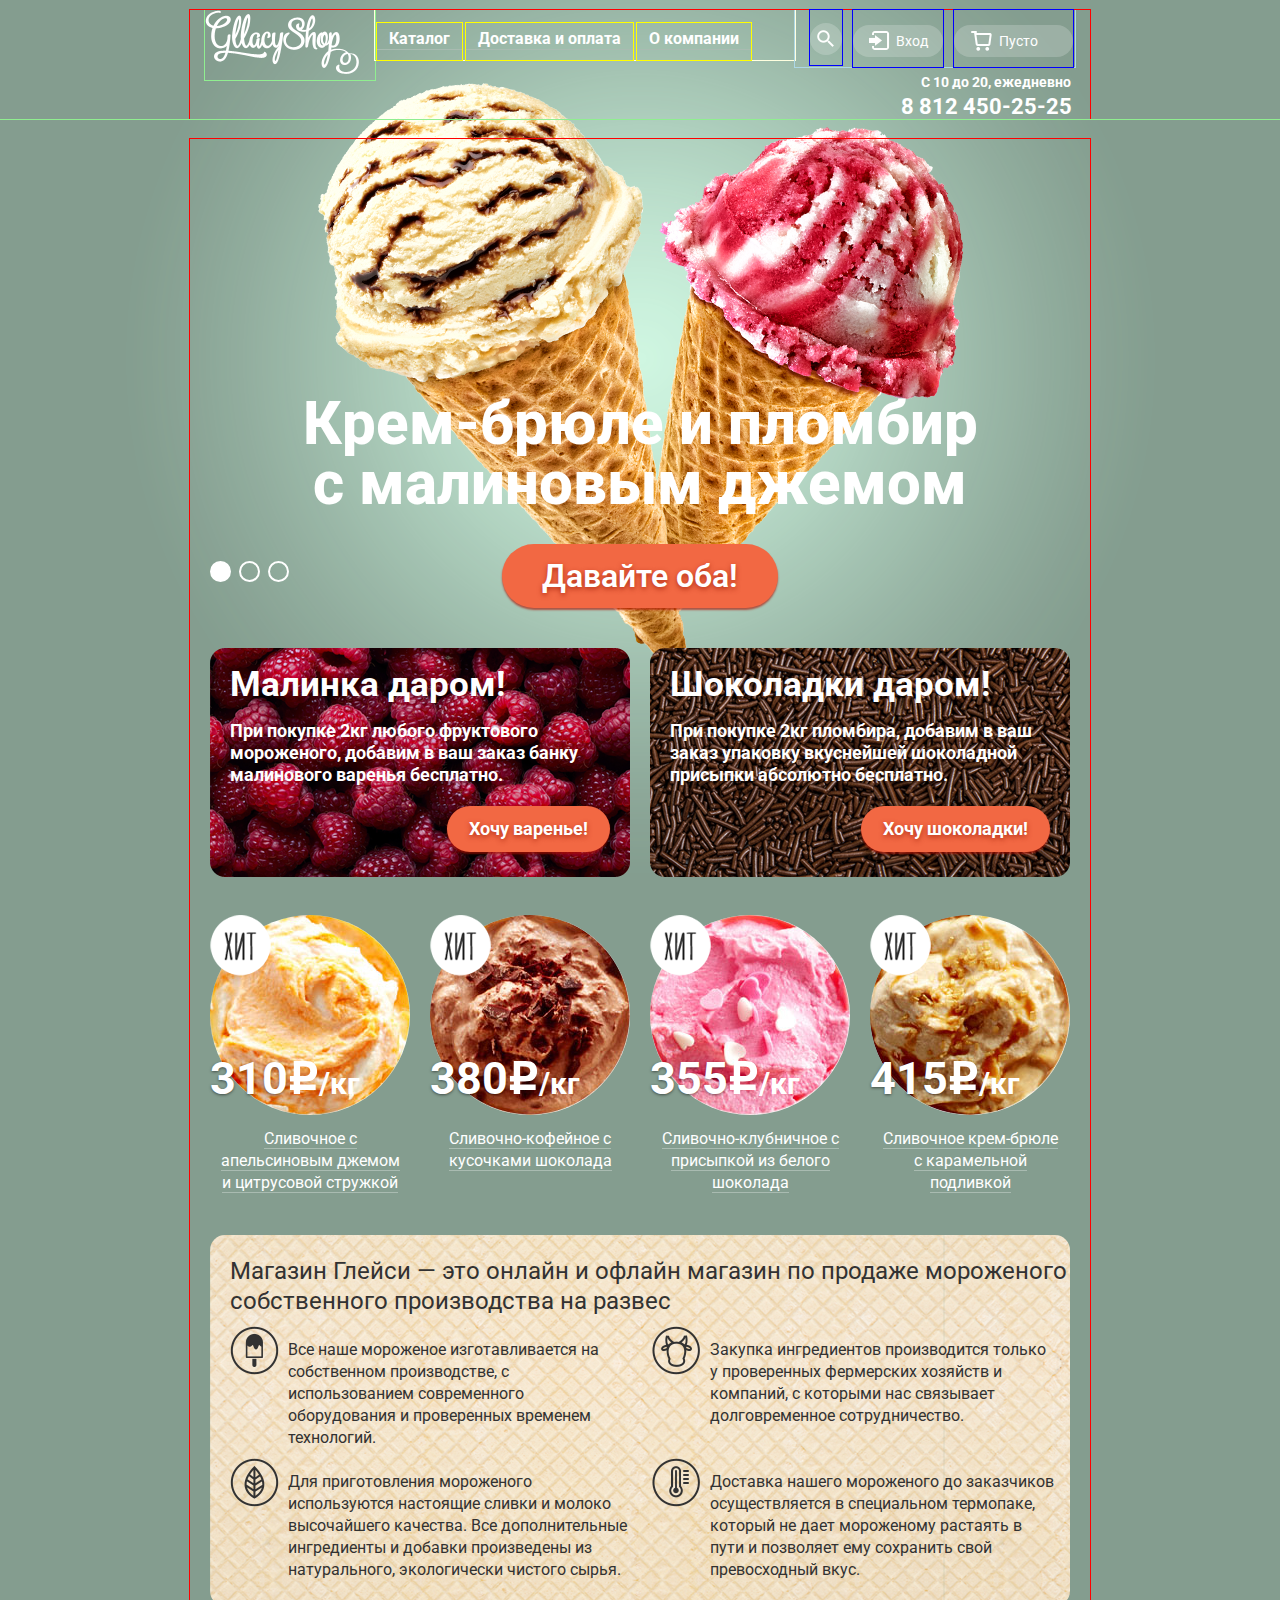
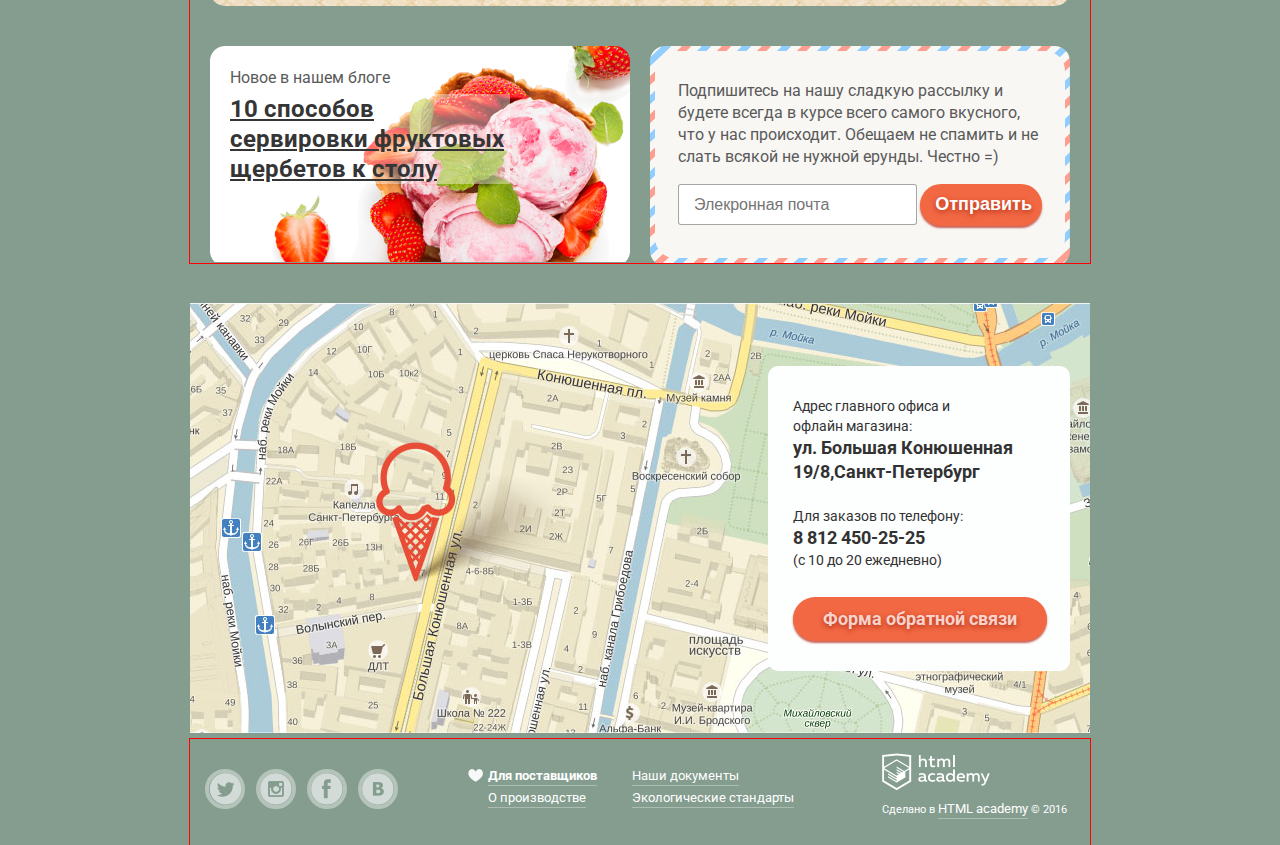
==== commit 1782e8bf: "Bugfix: basic rule 4" ====
--- a/index.html
+++ b/index.html
@@ -24,7 +24,7 @@
                         <li>
                             <a href="#">Каталог</a>
                             <ul class="sub-menu">
-                                <li><span class="sub-menu-title">Новинки</span></li>
+                                <li><a class="sub-menu-title" href="#">Новинки</a></li>
                                 <li><a href="catalog.html">Сливочное</a></li>
                                 <li><a href="#">Щербеты</a></li>
                                 <li><a href="#">Фруктовый лёд</a></li>
@@ -47,7 +47,6 @@
                                 <input class="search-input-field" id="search-field" name="search" type="text" placeholder="Что ищем?">
                                 <label for="search-field">Что ищем?</label>
                             </div>
-                            <button type="submit">Искать</button>
                         </form>
                     </div>
                     <div class="user-block-login">
@@ -70,7 +69,7 @@
                     </div>
                     <div class="user-block-cart">
                         <a class="user-block-btn btn-cart" href="#">Пусто</a>
-                        <form class="user-block-form cart-form" action="#" method="post">
+                        <div class="user-block-form cart-form" action="#" method="post">
                             <table class="cart-list">
                                 <tbody>
                                     <tr class="cart-list-item">
@@ -96,8 +95,8 @@
                                     </tr>
                                 </tbody>
                             </table>
-                            <button type="submit" class="btn cart-btn">Оформить заказ</button>
-                        </form>
+                            <a class="btn cart-btn">Оформить заказ</a>
+                        </div>
                     </div>
                 </div>
                 <div class="work-info">
@@ -226,7 +225,7 @@
                                 и не слать всякой не нужной ерунды. Честно =)
                             </p>
                             <form class="newsletter-form" action="#" method="post">
-                                <input type="email" placeholder="Элекронная почта">
+                                <input name="email" id="email-field" type="email" placeholder="Элекронная почта">
                                 <button class="btn info-teaser-btn" type="submit">Отправить</button>
                             </form>
                         </div>
@@ -261,7 +260,7 @@
                             <label for="feedback-text">Напишите что-нибудь</label>
                         </div>
                         <button class="btn" type="submit" value="Отправить">Отправить</button>
-                        <button class="feedback-close"></button>
+                        <button class="feedback-close" type="button"></button>
                     </form>
                 </div>
             </div>
--- a/css/style.css
+++ b/css/style.css
@@ -238,7 +238,7 @@
     position: relative;
     vertical-align: top;
     margin: 13px 2px 0px 2px;
-
+    padding-bottom: 10px;
     outline: 1px solid yellow;
 }
 
@@ -271,7 +271,7 @@
     display: none;
     left: -10px;
     padding: 0;
-    top: 52px;
+    top: 40px;
     width: 140px;
     background-color: #f8f7f4;
     border-radius: 5px;
@@ -289,15 +289,9 @@
 .sub-menu li:first-child {
     border-bottom: 1px solid #d1d0ce;
     display: block;
-    margin-left: 6px;
-    margin-right: 8px;
-    margin-top: 0;
-    padding-bottom: 4px;
-    padding-left: 16px;
-    padding-top: 11px;
-}
-
-.sub-menu-title {
+}
+
+.sub-menu a.sub-menu-title {
     color: #000;
     font-size: 14px;
     line-height: 16px;
@@ -471,10 +465,6 @@
     padding: 5px 15px 15px 15px;
 }
 
-.search-form > button[type="submit"] {
-    display: none;
-}
-
 .search-input-field {
     width: 315px;
     display: block;
@@ -579,8 +569,7 @@
     top: 0px;
 }
 
-.cart-form > button[type="submit"] {
-    border: none;
+.cart-form > .cart-btn {
     color: #fefefe;
     padding: 10px 25px;
     font-size: 18px;
@@ -602,10 +591,6 @@
     width: 200px;
     text-align: right;
     margin-top: 7px;
-}
-
-.work-info.catalog-work-info {
-    margin-top: 0;
 }
 
 .work-info > div:first-child {
@@ -1261,6 +1246,16 @@
 }
 
 /*catalog page*/
+
+
+.work-info.catalog-work-info {
+    margin-top: 0;
+}
+
+.main-header.catalog-main-header {
+    margin-bottom: 0;
+}
+
 .breadcrumb {
     float: left;
     padding: 0;
@@ -1300,16 +1295,21 @@
     margin-right: 4px;
 }
 
+.catalog-title {
+    margin-top: 0;
+    margin-bottom: 21px;
+}
 /*Filter*/
 
 .filter-form {
     color: #fff;
+    margin-bottom: 24px;
 }
 
 .filter-item {
     display: inline-block;
     vertical-align: top;
-    margin: 0 20px 12px 0;
+    margin: 0 14px 12px 0;
     padding: 0;
     border: none;
 }
@@ -1389,16 +1389,16 @@
     border-radius: 30px;
     box-sizing: border-box;
     font-weight: 500;
-    line-height: 16px;
-    font-size: 14px;
+    line-height: 18px;
+    font-size: 16px;
     padding: 10px 15px;
 }
 
 .filter-radio,
 .filter-checkbox {
     cursor: pointer;
-    padding-left: 30px;
-    margin-right: 15px;
+    padding-left: 25px;
+    margin-right: 17px;
     position: relative;
 }
 
@@ -1471,6 +1471,7 @@
 
 .filter-btnsubmit-wrapper {
     vertical-align: bottom;
+    margin-right: 0px;
 }
 
 .filter-btnsubmit {
@@ -1506,6 +1507,7 @@
     font-weight: 500;
     height: 7px;
     padding: 15px;
+    width: 190px;
 }
 
 .price-controls-scale {
@@ -1515,8 +1517,8 @@
 }
 
 .price-controls-bar {
-    margin-left: 25%;
-    margin-right: 15%;
+    margin-left: 12%;
+    margin-right: 27%;
     background-color: #fff;
     height: 4px;
     position: relative;
@@ -1546,11 +1548,22 @@
     right: 0;
 }
 
-
+.filter-group-fatness {
+    margin-right: 0;
+}
+
+.filter-checkbox {
+    margin-left: 4px;
+}
+
+.filter-group-filler {
+    margin-right: 9px;
+}
 /*Filter*/
 
 .catalog-list {
-    margin-bottom: 85px;
+    margin-bottom: 20px;
+    padding-left: 5px;
 }
 
 .catalog-hits-item {
@@ -1558,7 +1571,8 @@
     vertical-align: top;
     min-height: 280px;
     width: 200px;
-    margin-right: 15px;
+    margin-right: 17px;
+    margin-bottom: 35px;
     position: relative;
 }
 
@@ -1586,13 +1600,9 @@
     display: inline-block;
     font-size: 16px;
     line-height: 18px;
-    height: 26px;
-    margin-left: 1px;
-    margin-right: 1px;
-    padding: 7px 5px 0 5px;
+    padding: 5px 8px;
     text-align: center;
     vertical-align: top;
-    width: 22px;
     text-decoration: none;
     color: #fff;
 }
@@ -1609,5 +1619,9 @@
 .pagination .pagination-btn-next,
 .pagination .pagination-btn-prev {
     font-size: 30px;
-    padding-top: 6px;
+}
+
+.catalog-footer {
+    margin-top: 35px;
+    border-top: 1px solid #a9bbb1;
 }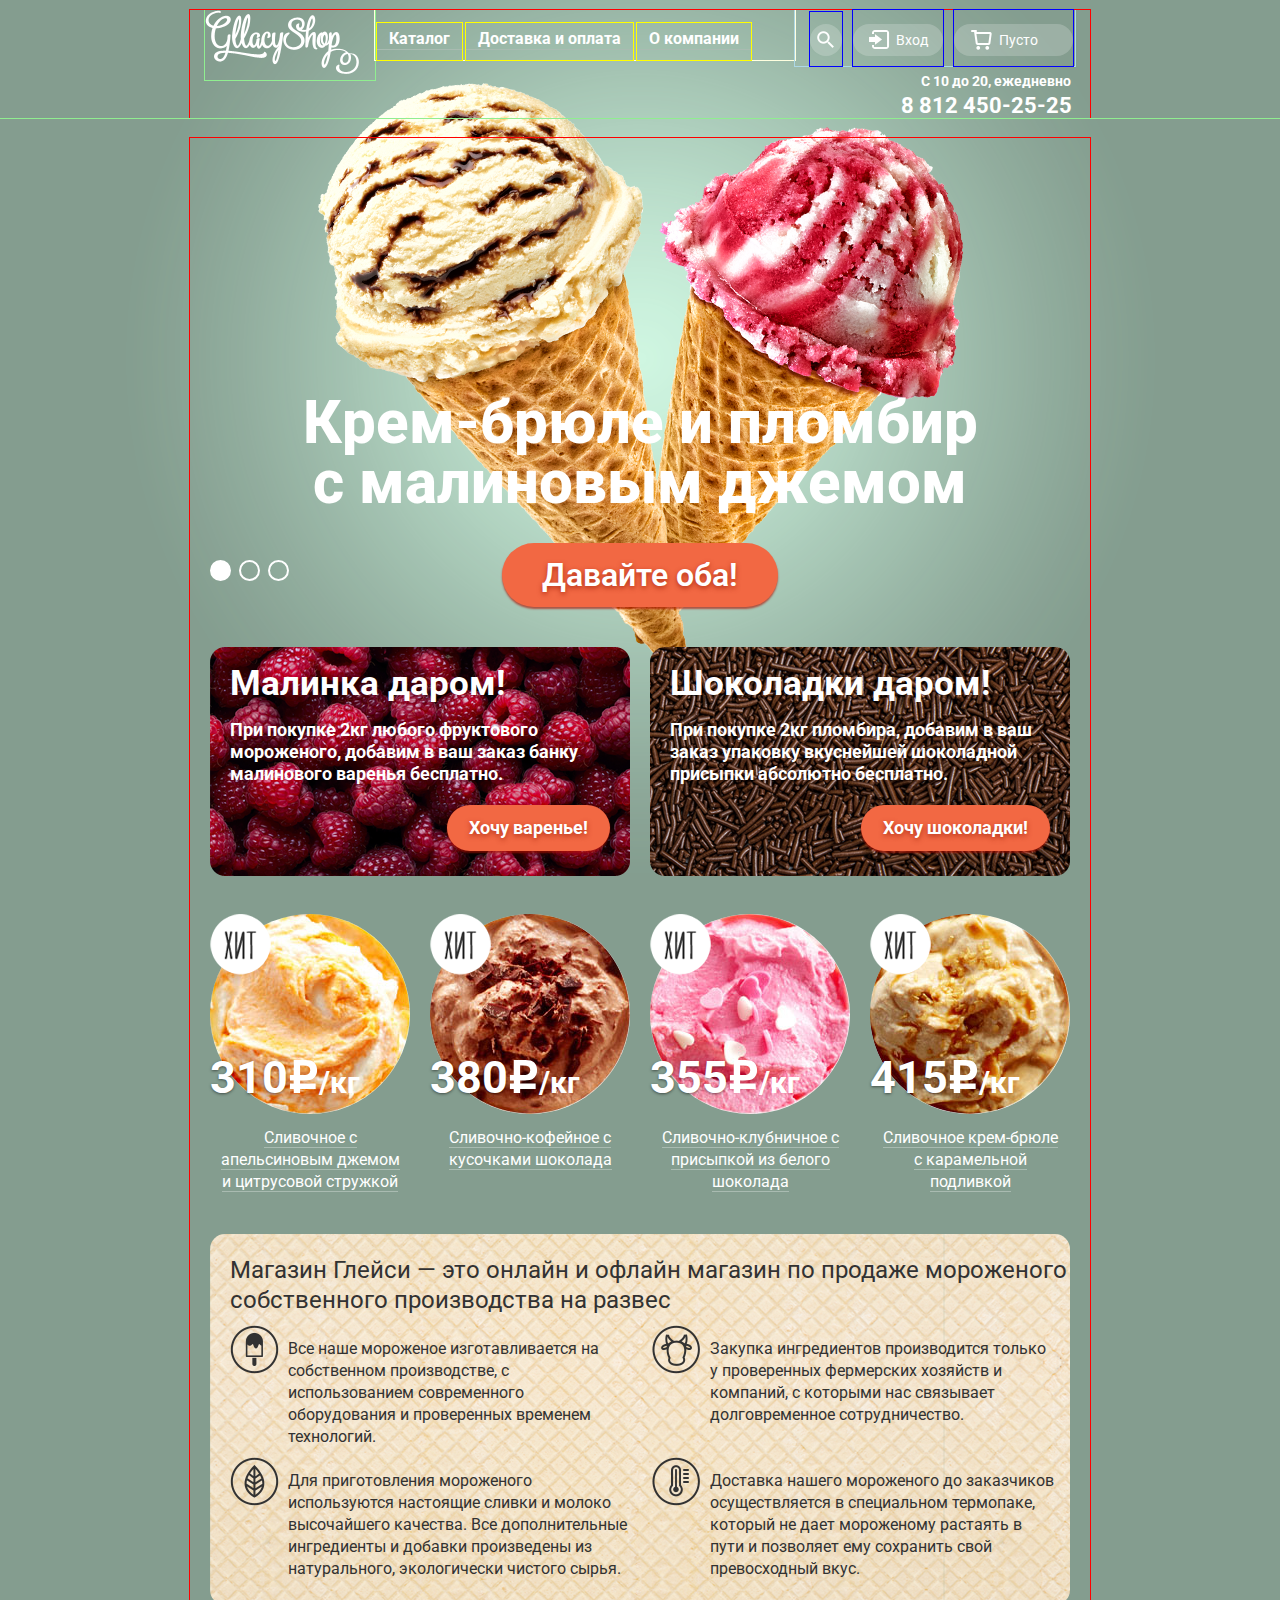
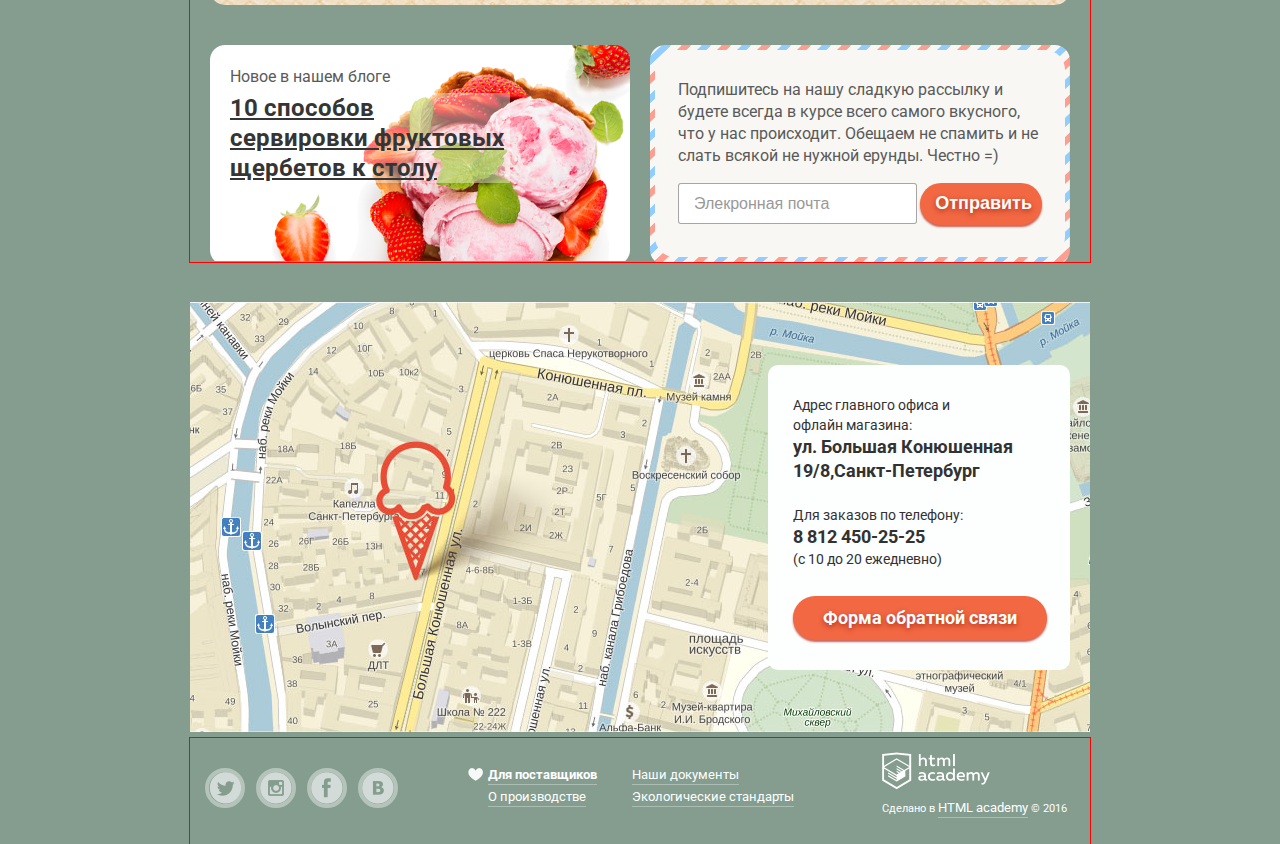
==== commit 08844eac: "Bugfix: basic rule 12" ====
--- a/index.html
+++ b/index.html
@@ -2,6 +2,8 @@
 <html lang="ru">
 
 <head>
+    <!--https://msdn.microsoft.com/en-us/library/dn265018%28v=vs.85%29.aspx?f=255&MSPPError=-2147217396-->
+    <meta name="format-detection" content="telephone=no"/>
     <meta charset="utf-8">
     <title>Gllacy</title>
     <link rel="stylesheet" href="https://fonts.googleapis.com/css?family=Roboto:400,500,700,900&amp;subset=latin,cyrillic">
--- a/css/style.css
+++ b/css/style.css
@@ -29,8 +29,8 @@
     border: 1px solid rgba(70, 70, 70, 0.48);
     border-radius: 3px;
     color: #323232;
-    font-size: 16px;
-    line-height: 24px;
+    font-size: 14px;
+    line-height: 24.3px;
     min-height: 29px;
     padding: 10px 10px;
 }
@@ -47,6 +47,17 @@
     padding: 9px 9px;
 }
 
+input::-webkit-input-placeholder {
+    color: #999;
+}
+
+input::-moz-placeholder {
+    color: #999;
+}
+
+input:-ms-input-placeholder {
+    color: #999;
+}
 .field-wrapper {
     position: relative;
     padding-top: 13px;
@@ -341,10 +352,10 @@
 .user-block-login,
 .user-block-cart {
     display: inline-block;
-    vertical-align: top;
+    vertical-align: bottom;
     position: relative;
     padding-bottom: 10px;
-    padding-top: 5px;
+    padding-top: 4px;
 
     outline: 1px solid blue;
 }
@@ -945,7 +956,7 @@
 .newsletter-form input:hover,
 .newsletter-form input:active,
 .newsletter-form input:focus {
-    padding: 4px 12px 4px 12px;
+    padding: 4px 14px;
 }
 
 .map {
@@ -983,7 +994,7 @@
 
 .map-info .btn {
     text-decoration: none;
-    color: #f9d3cb;
+    color: #fefefe;
     font-size: 18px;
     font-weight: 700;
     line-height: 24px;
@@ -1020,7 +1031,7 @@
     width: 435px;
     padding: 20px 25px 25px 20px;
     border-radius: 10px;
-    background-color: #f8f7f4;
+    background-color: #fefefe;
     
     
     position: fixed;
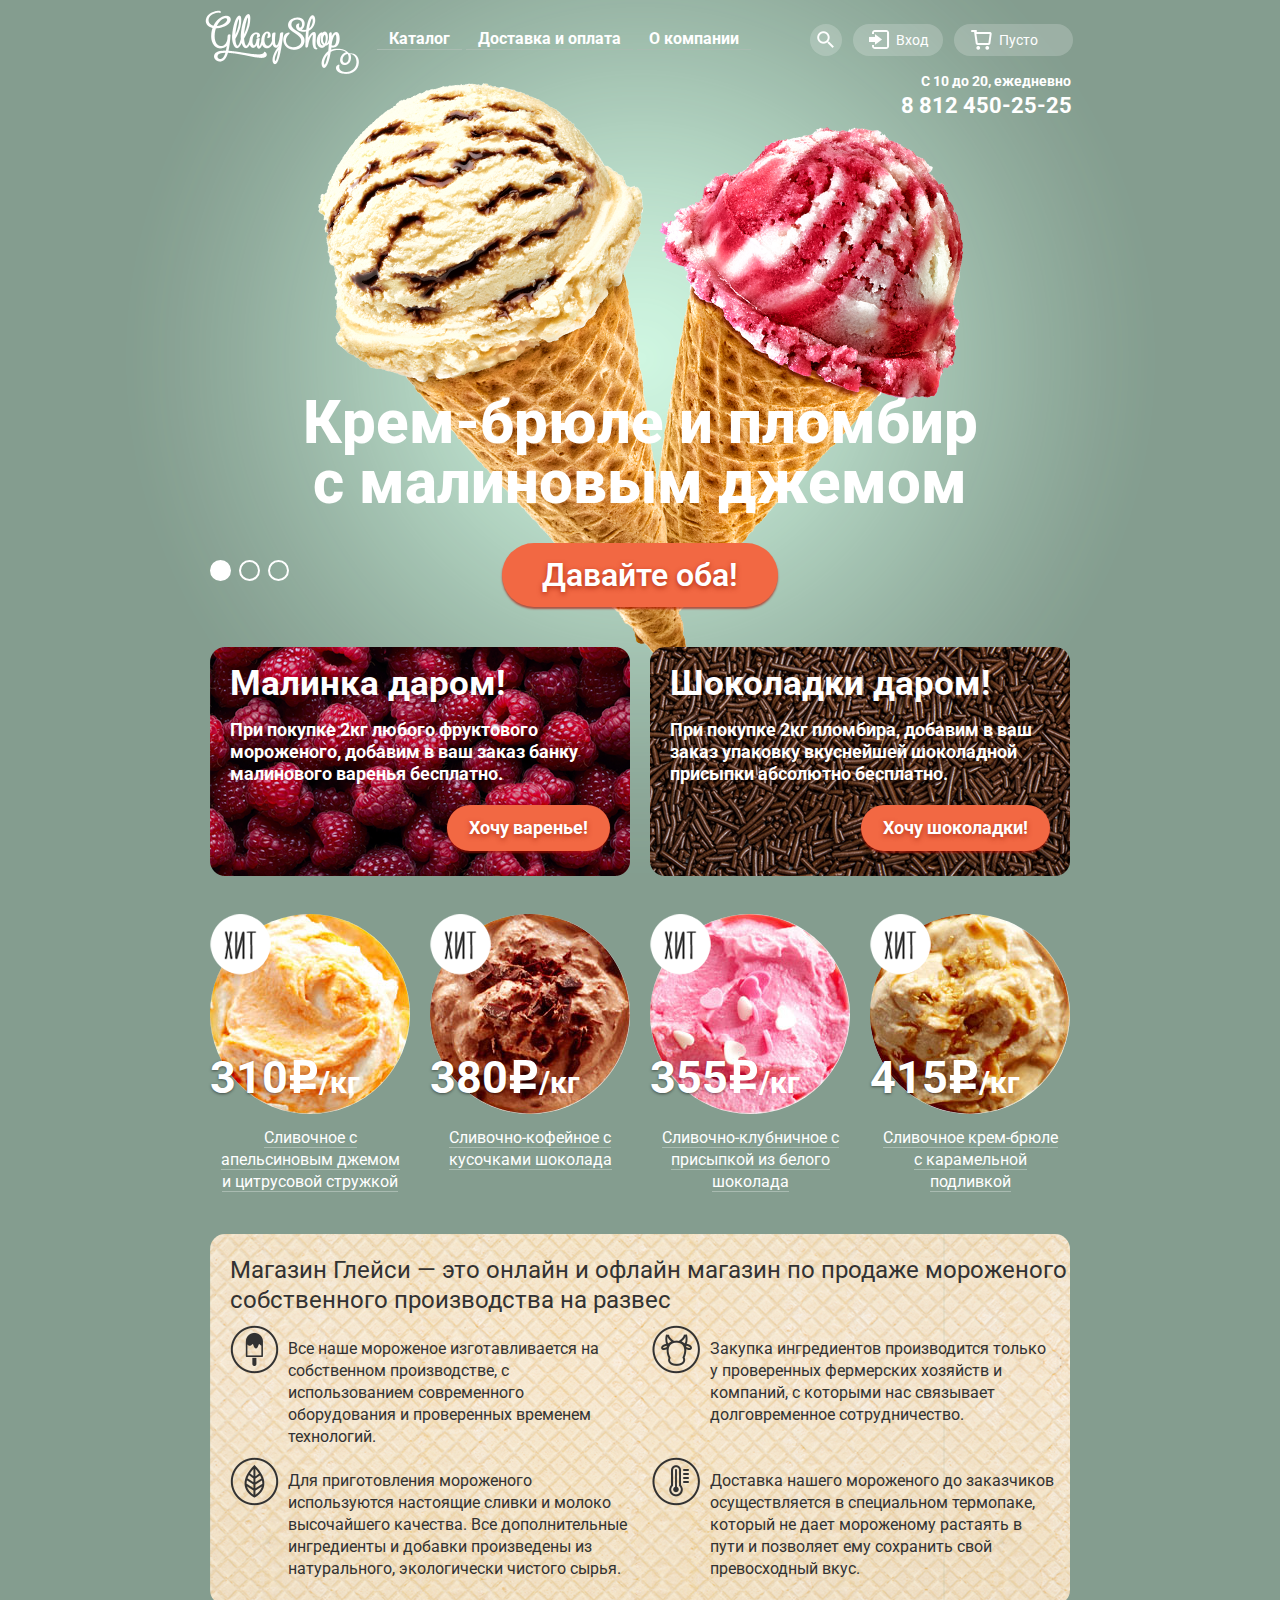
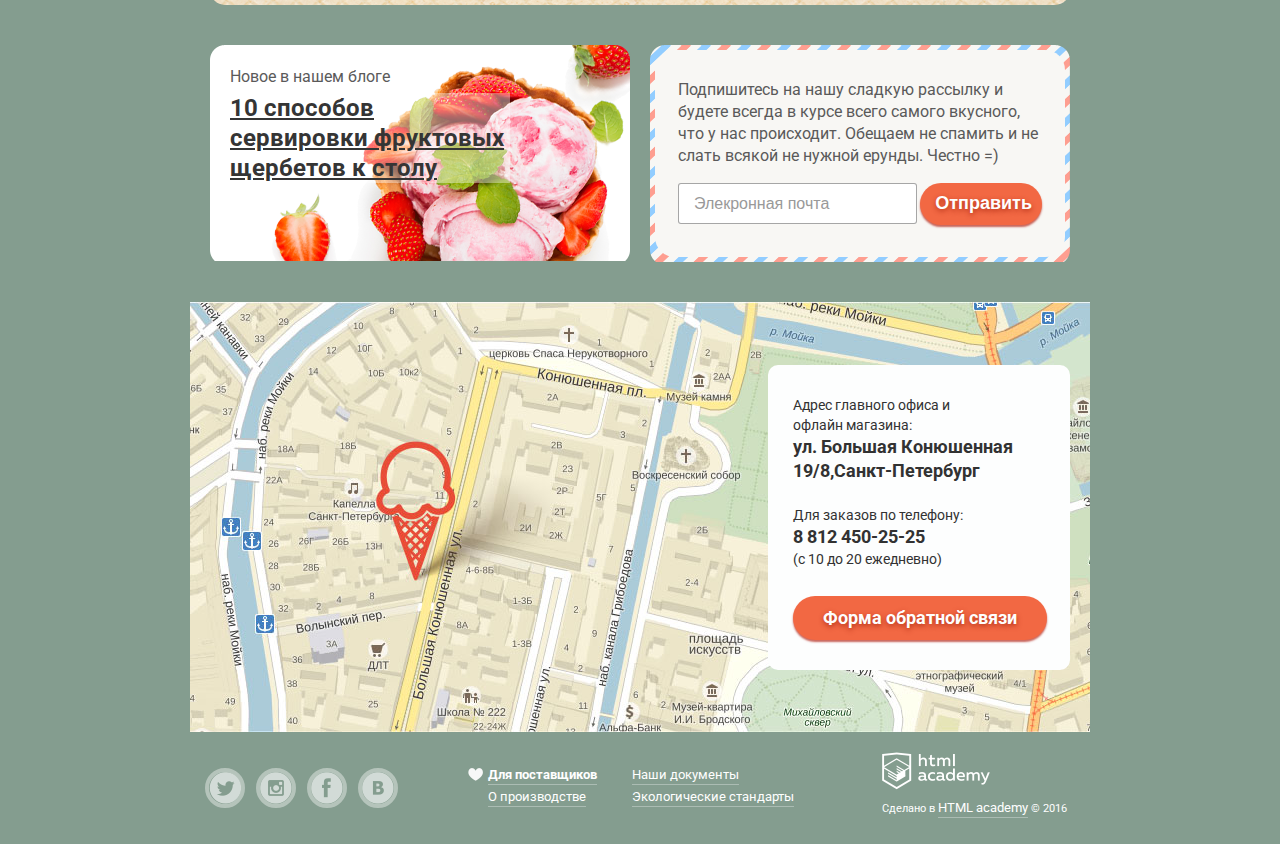
==== commit 435d9f2f: "Bugfix: basic rule 15" ====
--- a/index.html
+++ b/index.html
@@ -26,11 +26,20 @@
                         <li>
                             <a href="#">Каталог</a>
                             <ul class="sub-menu">
-                                <li><a class="sub-menu-title" href="#">Новинки</a></li>
-                                <li><a href="catalog.html">Сливочное</a></li>
-                                <li><a href="#">Щербеты</a></li>
-                                <li><a href="#">Фруктовый лёд</a></li>
-                                <li><a href="#">Мелорин</a></li>
+                                <li>
+                                    <a class="sub-menu-title" href="#">Новинки</a></li>
+                                <li>
+                                    <a href="catalog.html">Сливочное</a>
+                                </li>
+                                <li>
+                                    <a href="#">Щербеты</a>
+                                </li>
+                                <li>
+                                    <a href="#">Фруктовый лёд</a>
+                                </li>
+                                <li>
+                                    <a href="#">Мелорин</a>
+                                </li>
                             </ul>
                         </li>
                         <li>
--- a/css/style.css
+++ b/css/style.css
@@ -1,11 +1,12 @@
 body {
-    font-family: "Roboto", "Arial",  sans-serif;
+    font-family: 'Roboto', 'Arial',  sans-serif;
     font-size: 16px;
+    font-weight: normal;
     line-height: 22px;
+
+    min-width: 900px;
+
     color: #fff;
-    font-weight: normal;
-    min-width: 900px;
-
     background-color: #849d8f;
 }
 
@@ -15,36 +16,41 @@
 
 h1, h2 {
     font-size: 35px;
+    font-weight: bold;
     line-height: 41px;
-    font-weight: bold;
 }
 
 .clearfix::after {
-    content: "";
     display: table;
     clear: both;
+
+    content: '';
 }
 
 input[type="text"], input[type="email"], input[type="password"], textarea {
-    border: 1px solid rgba(70, 70, 70, 0.48);
-    border-radius: 3px;
-    color: #323232;
     font-size: 14px;
     line-height: 24.3px;
+
     min-height: 29px;
     padding: 10px 10px;
+
+    color: #323232;
+    border: 1px solid rgba(70, 70, 70, .48);
+    border-radius: 3px;
 }
 
 input[type="text"]:hover, input[type="email"]:hover,
 input[type="password"]:hover, textarea:hover {
-    border: 2px solid rgba(70, 70, 70, 0.48);
     padding: 9px 9px;
+
+    border: 2px solid rgba(70, 70, 70, .48);
 }
 
 input[type="text"]:focus, input[type="email"]:focus,
 input[type="password"]:focus, textarea:focus {
+    padding: 9px 9px;
+    
     border: 2px solid rgba(46, 136, 228, 0.48);
-    padding: 9px 9px;
 }
 
 input::-webkit-input-placeholder {
@@ -58,42 +64,50 @@
 input:-ms-input-placeholder {
     color: #999;
 }
+
 .field-wrapper {
     position: relative;
+
     padding-top: 13px;
 }
 
 .field-wrapper > label {
-    display: none;
     font-size: 11px;
     line-height: 13px;
+
+    display: none;
 }
 
 .field-wrapper input:focus + label,
 .field-wrapper textarea:focus + label {
-    color: #5b9ddf;
-    display: block;
-    margin: 0 0 0 15px;
     position: absolute;
     top: 0;
     left: 0;
+
+    display: block;
+
+    margin: 0 0 0 15px;
+
+    color: #5b9ddf;
 }
 
 /*slider*/
 .site-wrapper {
-    min-width: 900px;
+     min-width: 900px;
+
+    transition: background-image .5s ease, background-color .5s ease;
+
     background-color: #849d8f;
-    background-image: url("../img/slide-1.png");
+    background-image: url('../img/slide-1.png');
     background-repeat: no-repeat;
     background-position: center top;
-
-    transition: background-image 0.5s ease, background-color 0.5s ease;
 }
 
 .site-wrapper::before,
 .site-wrapper::after {
+  visibility: hidden;
+  
   content: "";
-  visibility: hidden;
 }
 
 .site-wrapper::before {
@@ -106,10 +120,13 @@
 
 .slider {
     position: relative;
+
+    margin-bottom: 40px;
     padding-top: 255px;
+
     text-align: center;
+
     color: #fff;
-    margin-bottom: 40px;
 }
 
 .slide {
@@ -117,31 +134,32 @@
 }
 
 .slide-title {
+    font-size: 60px;
+    font-weight: 800;
+    line-height: 60px;
+
     width: 700px;
     margin: 0 auto;
     margin-bottom: 30px;
-
-    font-weight: 800;
-    font-size: 60px;
-    line-height: 60px;
 }
 
 .slide-btn {
-    display: inline-block;
+    font-size: 32px;
+    font-weight: 600;
+    line-height: 44px;
+
+    display: inline-block;
+
     padding: 10px 40px;
 
-    font-weight: 600;
-    font-size: 32px;
-    line-height: 44px;
     vertical-align: top;
+    text-decoration: none;
+
     color: #fff;
-    text-decoration: none;
-    text-shadow: 0 2px 5px rgba(160, 32, 11, 0.76);
-
+    border-radius: 100px;
     background: #f26843;
-    border-radius: 100px;
-    box-shadow: 0 2px 2px rgba(172, 16, 0, 0.64);
-}
+    box-shadow: 0 2px 2px rgba(172, 16, 0, .64);
+    text-shadow: 0 2px 5px rgba(160, 32, 11, .76);}
 
 .slide-btn:hover {
     background: linear-gradient(to bottom, #f58669 0%, #ec6f5e 100%);
@@ -154,26 +172,27 @@
 }
 
 .slider-controls {
-  position: absolute;
-  bottom: 25px;
-  left: 0;
-  z-index: 20;
-
-  font-size: 0;
+    font-size: 0;
+
+    position: absolute;
+    z-index: 20;
+    bottom: 25px;
+    left: 0;
 }
 
 .slider-controls label {
     display: inline-block;
+
     width: 17px;
     height: 17px;
     margin-right: 8px;
 
+    cursor: pointer;
     vertical-align: top;
 
-    background-color: transparent;
     border: 2px solid #fff;
     border-radius: 50%;
-    cursor: pointer;
+    background-color: transparent;
 }
 
 #btn-1:checked ~ .site-wrapper #slide1,
@@ -205,32 +224,26 @@
 /*slider*/
 
 .main-header {
+    margin-bottom: 20px;
     padding-top: 10px;
-    margin-bottom: 20px;
-
-    outline: 1px solid lightgreen;
 }
 
 .container {
     width: 870px;
     margin: 0 auto;
     padding: 0 15px;
-
-    outline: 1px solid red;
 }
 
 .logo {
     float: left;
+
     width: 170px;
-
-    outline: 1px solid lightgreen;
 }
 
 .main-navigation {
     float: left;
+
     width: 420px;
-
-    outline: 1px solid lightyellow;
 }
 
 li:hover .sub-menu {
@@ -238,164 +251,199 @@
 }
 
 .main-menu {
-    list-style: none;
     font-size: 0;
+
     margin: 0;
     padding: 0;
+
+    list-style: none;
 }
 
 .main-menu li {
-    display: inline-block;
     position: relative;
+
+    display: inline-block;
+
+    margin: 13px 2px 0 2px;
+    padding-bottom: 10px;
+
+    list-style: none;
+
     vertical-align: top;
-    margin: 13px 2px 0px 2px;
-    padding-bottom: 10px;
-    outline: 1px solid yellow;
 }
 
 .main-menu a {
-    display: block;
-    padding: 7px 12px 1px 12px;;
+    font-size: 16px;
     font-weight: 700;
-    font-size: 16px;
     line-height: 18px;
+
+    display: block;
+
+    padding: 7px 12px 1px 12px;
+
     text-decoration: none;
+
     color: #fff;
     border-bottom: 1px solid #a9bbb1;
 }
 
 .main-menu > li:hover > a,
 .main-menu > li > .active  {
+    padding-bottom: 7px;
+
     color: #000;
+    border-radius: 20px;
     background-color: #f7f6f3;
-    padding-bottom: 7px;
-    border-radius: 20px;
 }
 
 .main-menu > li > .active {
+    color: #fff;
     background-color: #d07058;
-    color: #fff;
 }
 
 .sub-menu {
     position: absolute;
+    z-index: 10;
+    top: 40px;
+    left: -10px;
+
     display: none;
-    left: -10px;
+
+    width: 140px;
     padding: 0;
-    top: 40px;
-    width: 140px;
+
+    color: #323232;
+    border-radius: 5px;
     background-color: #f8f7f4;
-    border-radius: 5px;
-    box-shadow: 0 20px 20px 0 rgba(0, 0, 0, 0.6);
+    box-shadow: 0 20px 20px 0 rgba(0, 0, 0, .6);
+}
+
+.sub-menu li {
+    display: block;
+
+    margin: 0;
+    padding: 0;
+}
+
+.sub-menu li:first-child {
+    display: block;
+    
+    border-bottom: 1px solid #d1d0ce;
+}
+
+.sub-menu a.sub-menu-title {
+    font-size: 14px;
+    font-weight: 700;
+    line-height: 16px;
+
+    color: #000;
+}
+
+.sub-menu a {
+    font-size: 14px;
+    font-weight: 400;
+    line-height: 16px;
+
+    display: block;
+
+    min-height: 28px;
+    margin: 0;
+    padding: 10px 0 0 20px;
+
     color: #323232;
-    z-index: 10;
-}
-
-.sub-menu li {
-    padding: 0;
-    margin: 0;
-    display: block;
-}
-
-.sub-menu li:first-child {
-    border-bottom: 1px solid #d1d0ce;
-    display: block;
-}
-
-.sub-menu a.sub-menu-title {
-    color: #000;
+    border: 0 none;
+}
+
+.sub-menu a:hover {
+    color: #323232;
+    border-radius: 0;
+    background-color: #fbded7;
+}
+
+.sub-menu .active {
     font-size: 14px;
+    font-weight: 400;
     line-height: 16px;
-    font-weight: 700;
-}
-
-.sub-menu a {
-    border: 0 none;
-    display: block;
-    color: #323232;
-    font-weight: 400;
-    font-size: 14px;
-    line-height: 16px;
-    margin: 0;
-    padding: 10px 0px 0px 20px;
+
+    display: block;
+
     min-height: 28px;
-}
-
-.sub-menu a:hover {
-    background-color: #fbded7;
-    border-radius: 0;
-    color: #323232;
-}
-
-.sub-menu .active {
-    background-color: #d07058;
-    display: block;
     margin: 0;
     padding-top: 10px;
     padding-left: 20px;
+
     color: #323232;
-    font-weight: 400;
-    font-size: 14px;
-    line-height: 16px;
-    min-height: 28px;
+    background-color: #d07058;
 }
 
 .user-block {
     float: left;
+
     width: 265px;
     padding-left: 15px;
-
-    outline: 1px solid lightblue;
 }
 
 .user-block-search,
 .user-block-login,
 .user-block-cart {
-    display: inline-block;
+    position: relative;
+
+    display: inline-block;
+
+    padding-top: 4px;
+    padding-bottom: 10px;
+
     vertical-align: bottom;
-    position: relative;
-    padding-bottom: 10px;
-    padding-top: 4px;
-
-    outline: 1px solid blue;
+
 }
 
 .user-block-btn {
-    text-decoration: none;
-    background-color: rgba(255, 255, 255, 0.2);
-    color: #fff;
-    display: inline-block;
-    border-radius: 16px;
-    position: relative;
     font-size: 14px;
     line-height: 16px;
+
+    position: relative;
+
+    display: inline-block;
+    display: inline-block;
+
+    text-decoration: none;
+
+    color: #fff;
+    border-radius: 16px;
+    background-color: rgba(255, 255, 255, .2);
 }
 
 .user-block-search:hover > .user-block-btn,
 .user-block-login:hover > .user-block-btn,
 .user-block-cart:hover > .user-block-btn {
+    color: #323232;
     background-color: #f8f7f4;
-    color: #323232;
 }
 
 .btn-search {
     font-size: 0;
+
+    display: inline-block;
+
     width: 32px;
     height: 32px;
-    display: inline-block;
 }
 
 .btn-search::before {
+    position: absolute;
+    top: 7px;
+    left: 7px;
+
+    display: block;
+
     width: 17px;
     height: 17px;
-    content: "";
-    display: block;
-    background-image: url("../img/spritesheet.png");
+
+    content: '';
+
+    background-image: url('../img/spritesheet.png');
+    background-repeat: no-repeat;
     background-position: -123px -86px;
-    background-repeat: no-repeat;
-    position: absolute;
-    top: 7px;
-    left: 7px;
 }
 
 .user-block-search:hover > .btn-search::before {
@@ -412,16 +460,20 @@
 }
 
 .btn-login::before {
+    position: absolute;
+    top: 6px;
+    left: 16px;
+
+    display: block;
+
     width: 21px;
     height: 19px;
-    display: block;
-    content: "";
-    background-image: url("../img/spritesheet.png");
+
+    content: '';
+
+    background-image: url('../img/spritesheet.png');
+    background-repeat: no-repeat;
     background-position: -125px -5px;
-    background-repeat: no-repeat;
-    position: absolute;
-    top: 6px;
-    left: 16px;
 }
 
 .user-block-login:hover > .btn-login::before {
@@ -438,20 +490,32 @@
 }
 
 .btn-cart::before {
+    position: absolute;
+    top: 6px;
+    left: 17px;
+
+    display: block;
+
     width: 21px;
     height: 20px;
-    display: block;
-    content: "";
-    background-image: url("../img/spritesheet.png");
+
+    content: '';
+
+    background-image: url('../img/spritesheet.png');
+    background-repeat: no-repeat;
     background-position: -5px -5px;
-    background-repeat: no-repeat;
-    position: absolute;
-    top: 6px;
-    left: 17px;
-}
-
-.user-block-cart:hover > .btn-cart::before {
+}
+
+.user-block-cart:hover > .btn-cart::before,
+.user-block-cart > .btn-cart-notempty::before {
     background-position: -36px -5px;
+}
+
+.user-block-cart > .btn-cart-notempty {
+    padding: 8px 15px 8px 45px;
+
+    color: #323232;
+    background-color: #f8f7f4;
 }
 
 /*
@@ -459,19 +523,23 @@
 */
 
 .user-block-form {
-    background-color: #f8f7f4;
-    border-radius: 5px;
-    box-shadow: 0 20px 20px 0 rgba(0, 0, 0, 0.6);
+    position: absolute;
+    z-index: 10;
+
     display: none;
+
     margin: 0;
     padding: 0;
-    position: absolute;
-    z-index: 10;
+
+    border-radius: 5px;
+    background-color: #f8f7f4;
+    box-shadow: 0 20px 20px 0 rgba(0, 0, 0, .6);
 }
 
 .search-form {
+    top: 50px;
     left: -285px;
-    top: 50px;
+
     width: 337px;
     padding: 5px 15px 15px 15px;
 }
@@ -486,34 +554,40 @@
 }
 
 .login-form {
+    top: 50px;
     left: -117px;
+
+    width: 260px;
     min-height: 174px;
     padding: 20px;
-    top: 50px;
-    width: 260px;
 }
 
 .login-form > button[type="submit"] {
+    font-size: 18px;
+    font-weight: 700;
+    line-height: 24px;
+
+    padding: 10px 25px;
+
+    color: #fefefe;
     border: none;
-    color: #fefefe;
-    padding: 10px 25px;
-    font-size: 18px;
-    line-height: 24px;
-    font-weight: 700;
 }
 
 .login-input-field,
 .password-input-field {
+    display: block;
+
     width: 240px;
-    display: block;
     margin-bottom: 20px;
 }
 
 .login-help-links > a {
     font-size: 24px;
     font-size: 13px;
+
+    text-decoration: none;
+
     color: #323232;
-    text-decoration: none;
     border-bottom: 1px solid #adacaa;
 }
 
@@ -524,6 +598,7 @@
 
 .login-help-links {
     float: right;
+
     width: 120px;
 }
 
@@ -532,15 +607,17 @@
 }
 
 .cart-form {
+    top: 50px;
+    right: 0;
+
+    width: 510px;
     padding: 20px 15px;
-    width: 510px;
-    right: 0;
-    top: 50px;
 }
 
 .cart-list {
     font-size: 13px;
     line-height: 16px;
+
     color: #7e7e7d;
 }
 
@@ -549,8 +626,9 @@
 }
 
 .cart-list td {
+    padding: 10px;
+
     vertical-align: middle;
-    padding: 10px;
 }
 
 .cart-list-item-img > img {
@@ -563,35 +641,46 @@
 
 .cart-list-total {
     font-size: 16px;
+    font-weight: 700;
+
+    position: relative;
+
     padding: 0 10px;
-    position: relative;
+
     text-align: right;
-    color: #333333;
+
+    color: #333;
+}
+
+.cart-list-total::before {
+    position: absolute;
+    top: 0;
+    right: 9px;
+    left: 6px;
+
+    height: 1px;
+
+    content: '';
+
+    background-color: #adacaa;
+}
+
+.cart-form > .cart-btn {
+    font-size: 18px;
     font-weight: 700;
-}
-
-.cart-list-total::before {
-    background-color: #adacaa;
-    content: "";
-    height: 1px;
-    left: 6px;
-    position: absolute;
-    right: 9px;
-    top: 0px;
-}
-
-.cart-form > .cart-btn {
+    line-height: 24px;
+
+    float: right;
+
+    padding: 10px 25px;
+
     color: #fefefe;
-    padding: 10px 25px;
-    font-size: 18px;
-    line-height: 24px;
-    font-weight: 700;
-    float: right;
 }
 
 .user-block-cart:hover .cart-form {
     display: block;
 }
+
 
 /*
 Menu forms
@@ -599,24 +688,28 @@
 
 .work-info {
     float: right;
+
     width: 200px;
+    margin-top: 7px;
+
     text-align: right;
-    margin-top: 7px;
 }
 
 .work-info > div:first-child {
     font-size: 14px;
+    font-weight: 700;
     line-height: 16px;
-    font-weight: 700;
+
     margin-right: 4px;
 }
 
 .work-info > div:last-child {
     font-size: 22px;
+    font-weight: 700;
     line-height: 24px;
-    font-weight: 700;
+
+    margin-top: 5px;
     margin-right: 3px;
-    margin-top: 5px;
 }
 
 .container.main-container {
@@ -631,12 +724,14 @@
 
 .info-teaser {
     float: left;
+
+    width: 380px;
+    min-height: 200px;
+    margin-right: 20px;
     padding: 16px 20px;
-    margin-right: 20px;
-    width: 380px;
+
+    background-repeat: no-repeat;
     background-position: 0 0;
-    background-repeat: no-repeat;
-    min-height: 200px;
 }
 
 .info-teaser:last-child {
@@ -645,25 +740,28 @@
 
 .info-teaser > h2 {
     font-size: 35px;
+    font-weight: 700;
     line-height: 41px;
-    font-weight: 700;
+
     margin: 0 0 15px 0;
 }
 
 .info-teaser > p {
     font-size: 18px;
+    font-weight: 700;
     line-height: 22px;
-    font-weight: 700;
+
     margin: 0 0 20px 0;
 }
 
 .btn {
+    cursor: pointer;
     text-align: center;
+
     border-radius: 30px;
-    text-shadow: 0 2px 5px rgba(160, 32, 11, 0.76);
     background: #f26843;
-    box-shadow: 0 2px 2px rgba(172, 16, 0, 0.64);
-    cursor: pointer;
+    box-shadow: 0 2px 2px rgba(172, 16, 0, .64);
+    text-shadow: 0 2px 5px rgba(160, 32, 11, .76);
 }
 
 .btn:hover {
@@ -677,20 +775,22 @@
 }
 
 .info-teaser-btn {
-    float: right;
-    margin: 0;
     font-size: 18px;
     font-weight: 700;
     line-height: 24px;
+
+    float: right;
+
+    margin: 0;
     padding: 11px 22px;
 }
 
 .info-raspberry {
-    background-image: url("../img/adv-raspberry.png");
+    background-image: url('../img/adv-raspberry.png');
 }
 
 .info-chocolate {
-    background-image: url("../img/adv-chocolate.png");
+    background-image: url('../img/adv-chocolate.png');
 }
 
 .main-hits {
@@ -698,58 +798,69 @@
 }
 
 .main-hits-item {
+    position: relative;
+
     float: left;
+
     width: 200px;
     min-height: 280px;
     margin-right: 20px;
+}
+
+.hits-item-inner {
     position: relative;
-}
-
-.hits-item-inner {
+
     margin: 0;
+    margin-bottom: 7px;
     padding: 0;
-    position: relative;
-    margin-bottom: 7px;
 }
 
 .hits-item-inner > img {
-    border-radius: 50%;
     width: 200px;
     height: 200px;
+
+    border-radius: 50%;
 }
 
 .main-hits-item-inner::before {
-    background-image: url("../img/hit.png");
-    content: "";
+    position: absolute;
+    top: 0;
+    left: 0;
+
+    width: 61px;
     height: 61px;
-    left: 0;
-    position: absolute;
-    top: 0;
-    width: 61px;
+
+    content: '';
+
+    background-image: url('../img/hit.png');
 }
 
 
 .hits-item-hover {
-   display: none;
+    display: none;
 }
 
 .hits-item:hover .hits-item-hover {
-    display: block;
-    background-color: rgba(248, 247, 244, 0.3);
+    position: absolute;
+    z-index: 10;
+    top: -1%;
+    left: -10px;
+
+    display: block;
+
+    width: 220px;
+    height: 125%;
+
     border-radius: 5px;
-    box-shadow: 0 20px 20px 0 rgba(0, 0, 0, 0.15);
-    height: 125%;
-    position: absolute;
-    left: -10px;
-    top: -1%;
-    width: 220px;
-    z-index: 10;
+    background-color: rgba(248, 247, 244, .3);
+    box-shadow: 0 20px 20px 0 rgba(0, 0, 0, .15);
 }
 
 .hits-item-price {
     font-size: 30px;
     font-weight: 700;
     line-height: 45px;
+
     position: absolute;
     bottom: 15px;
     left: 0;
@@ -762,36 +873,45 @@
 
 .hits-item-price > span {
     font-size: 45px;
-    text-shadow: 0 1px 3px rgba(0, 0, 0, 0.5);
+
+    text-shadow: 0 1px 3px rgba(0, 0, 0, .5);
 }
 
 .hits-item-link-wrapper {
+    padding: 0 8px;
+
     text-align: center;
-    padding: 0 8px;
 }
 
 .hits-item-link-wrapper > a {
+    font-size: 16px;
     line-height: 22px;
+    line-height: 18px;
+
+    text-decoration: none;
+
+    color: white;
     border-bottom: 1px solid #a9bbb1;
-    color: white;
-    font-size: 16px;
-    line-height: 18px;
-    text-decoration: none;
 }
 
 .hits-btn-hover {
-    display: inline-block;
     font-size: 18px;
     line-height: 24px;
+
+    position: absolute;
+    bottom: 15px;
+    left: 20px;
+
+    display: inline-block;
+
+    width: 180px;
     min-height: 34px;
-    width: 180px;
+    padding-top: 10px;
+
+    vertical-align: center;
     text-decoration: none;
-    vertical-align: center;
+
     color: #fff;
-    position: absolute;
-    bottom: 15px;
-    padding-top: 10px;
-    left: 20px;
 }
 
 .main-hits-item:last-child {
@@ -799,29 +919,34 @@
 }
 
 .main-content {
-    background-image: url("../img/waffle-bg.png");
+    margin-bottom: 40px;
+    padding: 21px 0 20px 20px;
+
+    color: #323232;
+    border-radius: 15px;
+    background-image: url('../img/waffle-bg.png');
     background-position: 0 0;
-    border-radius: 15px;
-    padding: 21px 0 20px 20px;
-    margin-bottom: 40px;
-    color: #323232;
 }
 
 .main-content-title {
     font-size: 24px;
     line-height: 30px;
-    margin: 0px 0 6px 0;
+
+    margin: 0 0 6px 0;
 }
 
 .main-content-item {
-    display: inline-block;
-    vertical-align: top;
+    position: relative;
+
+    display: inline-block;
+
     width: 345px;
-    padding-left: 58px;
+    margin: 0;
     padding-top: 17px;
     padding-bottom: 5px;
-    position: relative;
-    margin: 0px;
+    padding-left: 58px;
+
+    vertical-align: top;
 }
 
 .main-content-item:nth-child(2n) {
@@ -829,55 +954,71 @@
 }
 
 .main-content-item-ingredients::before {
-    background-image: url("../img/spritesheet.png");
-    background-position: -64px -64px;
-    background-repeat: no-repeat;
-    content: "";
+    position: absolute;
+    top: 4px;
+    left: 0;
+
+    display: block;
+
     width: 49px;
     height: 49px;
+
+    content: '';
+
+    background-image: url('../img/spritesheet.png');
+    background-repeat: no-repeat;
+    background-position: -64px -64px;
+}
+
+.main-content-item-ice-cream::before {
+    position: absolute;
     top: 4px;
     left: 0;
-    display: block;
-    position: absolute;
-}
-
-.main-content-item-ice-cream::before {
-    background-image: url("../img/spritesheet.png");
-    background-position: -5px -64px;
-    background-repeat: no-repeat;
-    content: "";
+
+    display: block;
+
     width: 49px;
     height: 49px;
+
+    content: '';
+
+    background-image: url('../img/spritesheet.png');
+    background-repeat: no-repeat;
+    background-position: -5px -64px;
+}
+
+.main-content-item-pack::before {
+    position: absolute;
     top: 4px;
-    left: 0px;
-    display: block;
-    position: absolute;
-}
-
-.main-content-item-pack::before {
-    background-image: url("../img/spritesheet.png");
-    background-position: -156px -5px;
-    background-repeat: no-repeat;
-    content: "";
+    left: 0;
+
+    display: block;
+
     width: 49px;
     height: 49px;
+
+    content: '';
+
+    background-image: url('../img/spritesheet.png');
+    background-repeat: no-repeat;
+    background-position: -156px -5px;
+}
+
+.main-content-item-purchase::before {
+    position: absolute;
     top: 4px;
     left: 0;
-    display: block;
-    position: absolute;
-}
-
-.main-content-item-purchase::before {
-    background-image: url("../img/spritesheet.png");
-    background-position: -67px -5px;
-    background-repeat: no-repeat;
-    content: "";
+
+    display: block;
+
     width: 49px;
     height: 49px;
-    top: 4px;
-    left: 0;
-    display: block;
-    position: absolute;
+
+    content: '';
+
+    background-image: url('../img/spritesheet.png');
+    background-repeat: no-repeat;
+    background-position: -67px -5px;
 }
 
 .main-news {
@@ -885,72 +1026,88 @@
 }
 
 .newpost {
-    background-image: url("../img/blog-news-bg.png");
+    min-height: 184px;
+
+    background-image: url('../img/blog-news-bg.png');
+    background-repeat: no-repeat;
     background-position: 0 0;
-    background-repeat: no-repeat;
-    min-height: 184px;
 }
 
 .newpost > h2 {
     font-size: 16px;
+    font-weight: normal;
     line-height: 22px;
-    font-weight: normal;
+
+    margin: 5px 0;
+
     color: #5a5a5a;
-    margin: 5px 0;
 }
 
 .newpost > a {
-    color: #353535;
     font-size: 24px;
     font-weight: 700;
     line-height: 30px;
-    background: rgba(255, 255, 255, 0.4);
-    display: inline-block;
+
+    display: inline-block;
+
     margin-right: 100px;
+
+    color: #353535;
+    background: rgba(255, 255, 255, .4);
 }
 
 .newsletter {
-    background-image: url("../img/newsletter-bg.png");
+    width: 420px;
+    padding: 0;
+
+    background-image: url('../img/newsletter-bg.png');
+    background-repeat: no-repeat;
     background-position: 0 0;
-    background-repeat: no-repeat;
-    width: 420px;
-    padding: 0px;
 }
 
 .newsletter > p {
+    font-size: 16px;
+    font-weight: 400;
+    line-height: 22px;
+
     color: #5a5a5a;
-    font-weight: 400;
-    font-size: 16px;
-    line-height: 22px; 
 }
 
 .newsletter-bg {
-    background-color: #f8f7f4;
+    margin: 5px;
     padding: 13px 23px;
+
     color: #5a5a5a;
     border-radius: 20px;
-    margin: 5px;
+    background-color: #f8f7f4;
 }
 
 .newsletter-form {
-    padding: 0px 0px 20px 0px;
+    padding: 0 0 20px 0;
 }
 
 .newsletter-form input {
-    display: inline-block;
-    vertical-align: top;
     font-size: 16px;
     line-height: 24px;
+
+    display: inline-block;
+
     padding: 5px 15px;
+
+    vertical-align: top;
 }
 
 .newsletter .info-teaser-btn {
-    display: inline-block;
+    position: static;
+
+    display: inline-block;
+
+    padding: 8px 10px 10px 15px;
+
     vertical-align: top;
-    position: static;
+
     color: #fefefe;
     border: none;
-    padding: 8px 10px 10px 15px;
 }
 
 .newsletter-form input:hover,
@@ -960,47 +1117,55 @@
 }
 
 .map {
+    position: relative;
+
     width: 900px;
     margin: 0 auto;
     padding: 0;
-    position: relative;
 }
 
 .map-info {
+    position: absolute;
+    top: 63px;
+    right: 20px;
+
+    width: 277px;
+    min-height: 275px;
+    padding-top: 30px;
+    padding-left: 25px;
+
+    color: #323232;
+    border-radius: 10px;
     background-color: #fdfefe;
-    border-radius: 10px;
-    min-height: 275px;
-    padding-left: 25px;
-    padding-top: 30px;
-    position: absolute;
-    right: 20px;
-    top: 63px;
-    width: 277px;
-    color: #323232;
 }
 
 .map-info p {
     font-size: 14px;
     line-height: 20px;
+
+    margin-top: 0;
     margin-bottom: 22px;
-    margin-top: 0px;
 }
 
 .map-info b {
-    font-size: 18px;
-    line-height: 24px;
-    font-weight: 700;
-}
-
-.map-info .btn {
-    text-decoration: none;
-    color: #fefefe;
     font-size: 18px;
     font-weight: 700;
     line-height: 24px;
+}
+
+.map-info .btn {
+    font-size: 18px;
+    font-weight: 700;
+    line-height: 24px;
+
+    display: inline-block;
+
+    margin-top: 5px;
     padding: 10px 30px;
-    display: inline-block;
-    margin-top: 5px;
+
+    text-decoration: none;
+
+    color: #fefefe;
 }
 
 /*
@@ -1012,15 +1177,18 @@
 }
 
 .feedback-overlay-show {
+    position: fixed;
+    z-index: 50;
+    top: 0;
+    left: 0;
+
+    display: block;
+
+    width: 100%;
+    height: 100%;
+
+    opacity: .3;
     background-color: #000;
-    height: 100%;
-    left: 0;
-    opacity: 0.3;
-    position: fixed;
-    top: 0;
-    width: 100%;
-    z-index: 50;
-    display: block;
 }
 
 .feedback-form {
@@ -1028,20 +1196,20 @@
     font-weight: 400;
     line-height: 24px;
 
+    position: fixed;
+    z-index: 100;
+    top: 50%;
+    left: 50%;
+
+    display: none;
+
     width: 435px;
     padding: 20px 25px 25px 20px;
+
+    transform: translateX(-50%) translateY(-50%);
+
     border-radius: 10px;
     background-color: #fefefe;
-    
-    
-    position: fixed;
-    top: 50%;
-    left: 50%;
-
-    transform: translateX(-50%) translateY(-50%);
-
-    z-index: 100;
-    display: none; 
 }
 
 .feedback-form-show {
@@ -1052,6 +1220,7 @@
     font-size: 24px;
     font-weight: 500;
     line-height: 28px;
+
     color: #323232;
 }
 
@@ -1060,9 +1229,10 @@
 }
 
 .feedback-form .field-wrapper {
+    display: block;
+
+    width: 264px;
     margin: 7px 0;
-    display: block;
-    width: 264px;
 }
 
 .feedback-form textarea {
@@ -1071,31 +1241,39 @@
 }
 
 .feedback-form .btn {
+    float: right;
+
+    margin: 0;
+
     border: none;
-    float: right;
-    margin:0;
 }
 
 .feedback-close {
-    border: none;
-    display: inline-block;
+    position: absolute;
+    top: 10px;
+    right: 10px;
+
+    display: inline-block;
+
+    width: 20px;
+    height: 20px;
     margin: 0;
     padding: 0;
-    position: absolute;
-    top: 10px;
-    right: 10px;
-    width: 20px;
-    height: 20px;
+
+    border: none;
     background: transparent;
 }
 
 .feedback-close::before {
-    content: "\00d7";
-    position: absolute;
-    display: block;
     font-size: 40px;
+
+    position: absolute;
     top: -10px;
     left: 0;
+
+    display: block;
+
+    content: '\00d7';
 }
 
 .feedback-close:hover {
@@ -1114,24 +1292,30 @@
 
 .main-footer-social {
     float: left;
+
     margin-right: 70px;
     padding-top: 5px;
 }
 
 .social-btn {
+    font-size: 0;
+
+    position: relative;
+
+    display: inline-block;
+
+    width: 32px;
+    height: 32px;
+    margin-right: 7px;
+
+    vertical-align: bottom;
+
+    opacity: .8;
     border: 4px solid #c2cec7;
     border-radius: 50%;
-    display: inline-block;
-    font-size: 0;
-    height: 32px;
-    margin-right: 7px;
-    opacity: 0.8;
-    vertical-align: bottom;
-    width: 32px;
-    position: relative;
-}
-
-.social-btn:last-child{
+}
+
+.social-btn:last-child {
     margin-right: 0;
 }
 
@@ -1148,55 +1332,68 @@
 }
 
 .social-btn-twitter::before {
-    background-image: url("../img/socialsprite.png");
-    background-position: -5px -47px;
-    background-repeat: no-repeat;
     position: absolute;
     top: 0;
     left: 0;
-    content: "";
+
     width: 32px;
     height: 32px;
+
+    content: '';
+
+    background-image: url('../img/socialsprite.png');
+    background-repeat: no-repeat;
+    background-position: -5px -47px;
 }
 
 .social-btn-instagram::before {
-    background-image: url("../img/socialsprite.png");
-    background-position: -47px -5px;
-    background-repeat: no-repeat;
     position: absolute;
     top: 0;
     left: 0;
-    content: "";
+
     width: 32px;
     height: 32px;
+
+    content: '';
+
+    background-image: url('../img/socialsprite.png');
+    background-repeat: no-repeat;
+    background-position: -47px -5px;
 }
 
 .social-btn-facebook::before {
-    background-image: url("../img/socialsprite.png");
-    background-position: -5px -5px;
-    background-repeat: no-repeat;
     position: absolute;
     top: 0;
     left: 0;
-    content: "";
+
     width: 32px;
     height: 32px;
+
+    content: '';
+
+    background-image: url('../img/socialsprite.png');
+    background-repeat: no-repeat;
+    background-position: -5px -5px;
 }
 
 .social-btn-vkontakte::before {
-    background-image: url("../img/socialsprite.png");
-    background-position: -48px -47px;
-    background-repeat: no-repeat;
     position: absolute;
     top: 0;
     left: 0;
-    content: "";
+
     width: 32px;
     height: 32px;
+
+    content: '';
+
+    background-image: url('../img/socialsprite.png');
+    background-repeat: no-repeat;
+    background-position: -48px -47px;
 }
 
 .main-footer-about {
     float: left;
+
     width: 140px;
     margin-right: 24px;
 }
@@ -1204,14 +1401,18 @@
 .main-footer-about > a,
 .main-footer-documents > a,
 .main-footer-copyright a {
-    display: inline-block;
-    text-decoration: none;
-    color: #fff;
-    padding: 0;
-    margin-bottom: 0px;
-    border-bottom: 1px solid #abbcb3;
     font-size: 13px;
     line-height: 18px;
+
+    display: inline-block;
+
+    margin-bottom: 0;
+    padding: 0;
+
+    text-decoration: none;
+
+    color: #fff;
+    border-bottom: 1px solid #abbcb3;
 }
 
 .main-footer-about > a {
@@ -1227,33 +1428,40 @@
 
 .main-footer-about > a.provider {
     font-weight: 700;
+
     position: relative;
 }
 
 .main-footer-about > a.provider::before {
-    background-image: url("../img/spritesheet.png");
-    background-position: -125px -63px;
-    background-repeat: no-repeat;
     position: absolute;
     top: 2px;
     left: -20px;
-    content: "";
+
     width: 15px;
     height: 13px;
+
+    content: '';
+
+    background-image: url('../img/spritesheet.png');
+    background-repeat: no-repeat;
+    background-position: -125px -63px;
 }
 
 .main-footer-documents {
     float: left;
+
     width: 170px;
-    margin-right: 0px;
+    margin-right: 0;
 }
 
 section.main-footer-copyright {
+    font-size: 11px;
+
     float: left;
-    font-size: 11px;
-    padding-left: 80px;
+
     margin-top: 14px;
     margin-bottom: 24px;
+    padding-left: 80px;
 }
 
 /*catalog page*/
@@ -1269,29 +1477,37 @@
 
 .breadcrumb {
     float: left;
+
+    margin: 20px 0 0 6px;
     padding: 0;
-    margin: 20px 0px 0px 6px;
 }
 
 .breadcrumb li {
-    display: inline-block;
-    vertical-align: top;
-    color: #c9d4ce;
     font-size: 14px;
     line-height: 16px;
+
+    display: inline-block;
+
+    vertical-align: top;
+
+    color: #c9d4ce;
 }
 
 .breadcrumb a {
-    color: #c9d4ce;
+    font-size: 14px;
     font-size: 14px;
     line-height: 16px;
+    line-height: 16px;
+
+    display: inline-block;
+
+    margin-bottom: 0;
+    padding: 0;
+
+    text-decoration: none;
+
+    color: #c9d4ce;
     border-bottom: 1px solid #aebeb5;
-    display: inline-block;
-    text-decoration: none;
-    padding: 0;
-    margin-bottom: 0px;
-    font-size: 14px;
-    line-height: 16px;
 }
 
 .breadcrumb a:hover {
@@ -1301,9 +1517,11 @@
 
 .breadcrumb .raquo {
     display: inline-block;
+
+    margin-right: 4px;
+    margin-left: 7px;
+
     vertical-align: top;
-    margin-left: 7px;
-    margin-right: 4px;
 }
 
 .catalog-title {
@@ -1313,15 +1531,19 @@
 /*Filter*/
 
 .filter-form {
+    margin-bottom: 24px;
+
     color: #fff;
-    margin-bottom: 24px;
 }
 
 .filter-item {
     display: inline-block;
-    vertical-align: top;
+
     margin: 0 14px 12px 0;
     padding: 0;
+
+    vertical-align: top;
+
     border: none;
 }
 
@@ -1331,18 +1553,23 @@
 
 .filter-title {
     font-size: 14px;
+    font-weight: 500;
     line-height: 16px;
+
+    margin: 10px 15px 7px;
+}
+
+.filter-select-field {
     font-weight: 500;
-    margin: 10px 15px 7px;
-}
-
-.filter-select-field {
+
+    position: relative;
+
+    height: 36px;
+
+    cursor: pointer;
+
+    border-radius: 30px;
     background-color: #9db1a5;
-    border-radius: 30px;
-    cursor: pointer;
-    font-weight: 500;
-    height: 36px;
-    position: relative;
 }
 
 select::-ms-expand {
@@ -1350,19 +1577,23 @@
 }
 
 .filter-select {
-    -moz-appearance: none;
-    -webkit-appearance:none;
-    background-color: transparent;
+    position: relative;
+
+    width: 100%;
+    height: 36px;
+    margin: 0;
+    padding: 0 25px 0 10px;
+
+    cursor: pointer;
+
+    color: #fff;
     border: 0 none;
     border-radius: 30px;
-    cursor: pointer;
-    height: 36px;
-    margin: 0;
     outline: 0 none;
-    padding: 0 25px 0 10px;
-    width: 100%;
-    position: relative;
-    color: #fff;
+    background-color: transparent;
+
+       -moz-appearance: none;
+    -webkit-appearance: none;
 }
 
 .filter-select-field:focus,
@@ -1370,180 +1601,208 @@
 .filter-select:hover,
 .filter-select:active,
 .filter-select:focus {
+    color: #323232;
     background-color: #fff;
-    color: #323232;
 }
 
 .filter-select-arrow::after {
     position: absolute;
-    content: "";
     top: 15px;
     right: 15px;
-    background-image: url("../img/filtersprite.png");
-    background-position: -126px -5px;
-    background-repeat: no-repeat;
+
+    display: block;
+
     width: 9px;
     height: 5px;
-    display: block;
+
+    content: '';
+
+    background-image: url('../img/filtersprite.png');
+    background-repeat: no-repeat;
+    background-position: -126px -5px;
 }
 
 .filter-select:hover + .filter-select-arrow::after,
 .filter-select:active + .filter-select-arrow::after,
 .filter-select:focus + .filter-select-arrow::after {
-    background-image: url("../img/filtersprite.png");
+    background-image: url('../img/filtersprite.png');
     background-position: -126px -20px;
 }
 
 .filter-radio-field,
 .filter-checkbox-field {
-    background-color: rgba(255, 255, 255, 0.2);
-    border-radius: 30px;
-    box-sizing: border-box;
-    font-weight: 500;
-    line-height: 18px;
-    font-size: 16px;
-    padding: 10px 15px;
-}
-
-.filter-radio,
-.filter-checkbox {
-    cursor: pointer;
-    padding-left: 25px;
-    margin-right: 17px;
-    position: relative;
-}
-
-.filter-radio > input[type="radio"],
-.filter-checkbox > input[type="checkbox"] {
-    display: none;
-}
-
-.filter-checkbox > input[type="checkbox"] + .filter-checkbox-indicator {
-    background-image: url("../img/filtersprite.png");
-    background-position: -35px -35px;
-    background-repeat: no-repeat;
-    position: absolute;
-    top: 0;
-    left: 0;
-    width: 20px;
-    height: 20px;
-}
-
-.filter-checkbox > input[type="checkbox"]:checked + .filter-checkbox-indicator {
-    background-position: -5px -5px;
-}
-
-.filter-checkbox:hover > input[type="checkbox"] + .filter-checkbox-indicator {
-    background-position: -65px -35px;
-}
-
-.filter-checkbox:hover > input[type="checkbox"]:checked + .filter-checkbox-indicator {
-    background-position: -35px -5px;
-}
-
-.filter-checkbox > input[type="checkbox"]:checked:disabled + .filter-checkbox-indicator {
-    background-position: -65px -5px;
-}
-
-.filter-checkbox > input[type="checkbox"]:disabled + .filter-checkbox-indicator {
-    background-position: -5px -35px;
-}
-
-.filter-radio > input[type="radio"] + .filter-radio-indicator {
-    background-image: url("../img/filtersprite.png");
-    background-position: -98px -37px;
-    background-repeat: no-repeat;
-    position: absolute;
-    top: -2px;
-    left: 0;
-    width: 21px;
-    height: 22px;
-}
-
-.filter-radio > input[type="radio"]:checked + .filter-radio-indicator {
-    background-position: -5px -65px;
-}
-
-.filter-radio:hover > input[type="radio"] + .filter-radio-indicator {
-    background-position: -98px -69px;
-}
-
-.filter-radio:hover > input[type="radio"]:checked + .filter-radio-indicator {
-    background-position: -36px -65px;
-}
-
-.filter-radio > input[type="radio"]:checked:disabled + .filter-radio-indicator {
-    background-position: -67px -65px;
-}
-
-.filter-radio > input[type="radio"]:disabled + .filter-radio-indicator {
-    background-position: -95px -5px;
-}
-
-.filter-btnsubmit-wrapper {
-    vertical-align: bottom;
-    margin-right: 0px;
-}
-
-.filter-btnsubmit {
-    background-color: rgba(255, 255, 255, 0.2);
-    border-radius: 30px;
-    border: 2px solid #fff;
-    color: #fff;
-    padding: 8px 30px;
-    text-align: center;
     font-size: 16px;
     font-weight: 500;
     line-height: 18px;
+
+    box-sizing: border-box;
+    padding: 10px 15px;
+
+    border-radius: 30px;
+    background-color: rgba(255, 255, 255, .2);
+}
+
+.filter-radio,
+.filter-checkbox {
+    position: relative;
+
+    margin-right: 17px;
+    padding-left: 25px;
+
     cursor: pointer;
 }
 
+.filter-radio > input[type='radio'],
+.filter-checkbox > input[type='checkbox'] {
+    display: none;
+}
+
+.filter-checkbox > input[type='checkbox'] + .filter-checkbox-indicator {
+    position: absolute;
+    top: 0;
+    left: 0;
+
+    width: 20px;
+    height: 20px;
+
+    background-image: url('../img/filtersprite.png');
+    background-repeat: no-repeat;
+    background-position: -35px -35px;
+}
+
+.filter-checkbox > input[type='checkbox']:checked + .filter-checkbox-indicator {
+    background-position: -5px -5px;
+}
+
+.filter-checkbox:hover > input[type='checkbox'] + .filter-checkbox-indicator {
+    background-position: -65px -35px;
+}
+
+.filter-checkbox:hover > input[type='checkbox']:checked + .filter-checkbox-indicator {
+    background-position: -35px -5px;
+}
+
+.filter-checkbox > input[type='checkbox']:checked:disabled + .filter-checkbox-indicator {
+    background-position: -65px -5px;
+}
+
+.filter-checkbox > input[type='checkbox']:disabled + .filter-checkbox-indicator {
+    background-position: -5px -35px;
+}
+
+.filter-radio > input[type='radio'] + .filter-radio-indicator {
+    position: absolute;
+    top: -2px;
+    left: 0;
+
+    width: 21px;
+    height: 22px;
+
+    background-image: url('../img/filtersprite.png');
+    background-repeat: no-repeat;
+    background-position: -98px -37px;
+}
+
+.filter-radio > input[type='radio']:checked + .filter-radio-indicator {
+    background-position: -5px -65px;
+}
+
+.filter-radio:hover > input[type='radio'] + .filter-radio-indicator {
+    background-position: -98px -69px;
+}
+
+.filter-radio:hover > input[type='radio']:checked + .filter-radio-indicator {
+    background-position: -36px -65px;
+}
+
+.filter-radio > input[type='radio']:checked:disabled + .filter-radio-indicator {
+    background-position: -67px -65px;
+}
+
+.filter-radio > input[type='radio']:disabled + .filter-radio-indicator {
+    background-position: -95px -5px;
+}
+
+.filter-btnsubmit-wrapper {
+    margin-right: 0;
+
+    vertical-align: bottom;
+}
+
+.filter-btnsubmit {
+    font-size: 16px;
+    font-weight: 500;
+    line-height: 18px;
+
+    padding: 8px 30px;
+
+    cursor: pointer;
+    text-align: center;
+
+    color: #fff;
+    border: 2px solid #fff;
+    border-radius: 30px;
+    background-color: rgba(255, 255, 255, .2);
+}
+
 .filter-btnsubmit:hover {
+    color: #353535;
     background-color: #fff;
+}
+
+.filter-btnsubmit:active {
+    margin: -2px 0 0 -2px;
+    padding: 10px 28px;
+
     color: #353535;
-}
-
-.filter-btnsubmit:active {
-  margin: -2px 0 0 -2px;
-  padding: 10px 28px;
-  background-color: #f8f7f4;
-  color: #353535;
-  box-shadow: inset 0 2px 1px 0 #696969;
+    background-color: #f8f7f4;
+    box-shadow: inset 0 2px 1px 0 #696969;
 }
 
 .filter-range-field {
-    align-items: center;
-    background-color: rgba(255, 255, 255, 0.2);
-    border-radius: 30px;
     font-weight: 500;
+
+    width: 190px;
     height: 7px;
     padding: 15px;
-    width: 190px;
+
+    border-radius: 30px;
+    background-color: rgba(255, 255, 255, .2);
+
+    align-items: center;
 }
 
 .price-controls-scale {
-    background-color: rgba(255, 255, 255, 0.5);
+    height: 4px;
+
     cursor: pointer;
+
+    background-color: rgba(255, 255, 255, .5);
+}
+
+.price-controls-bar {
+    position: relative;
+
     height: 4px;
-}
-
-.price-controls-bar {
+    margin-right: 27%;
     margin-left: 12%;
-    margin-right: 27%;
+
     background-color: #fff;
-    height: 4px;
-    position: relative;
 }
 
 .price-controls-btn {
+    position: absolute;
+    top: -9px;
+
+    display: inline-block;
+
     width: 20px;
     height: 20px;
+
+    cursor: pointer;
+
     border-radius: 50%;
     background-color: #fff;
-    cursor: pointer;
-    display: inline-block;
-    position: absolute;
-    top: -9px;    
 }
 
 .price-controls-btn:hover {
@@ -1578,13 +1837,16 @@
 }
 
 .catalog-hits-item {
-    display: inline-block;
-    vertical-align: top;
+    position: relative;
+
+    display: inline-block;
+
+    width: 200px;
     min-height: 280px;
-    width: 200px;
     margin-right: 17px;
     margin-bottom: 35px;
-    position: relative;
+
+    vertical-align: top;
 }
 
 .catalog-hits-item:nth-child(4n) {
@@ -1596,31 +1858,39 @@
 }
 
 .pagination > ul {
+    padding: 0;
+
     list-style: none;
-    padding: 0;
+
     text-align: right;
 }
 
 .pagination li {
     display: inline-block;
+
     vertical-align: top;
 }
 
 .pagination a,
 .pagination span {
-    display: inline-block;
     font-size: 16px;
     line-height: 18px;
+
+    display: inline-block;
+
     padding: 5px 8px;
+
     text-align: center;
     vertical-align: top;
     text-decoration: none;
+
     color: #fff;
 }
-.pagination a:active, .pagination .pagination-item-active {
+.pagination a:active,
+.pagination .pagination-item-active {
+    color: #323232;
+    border-radius: 50%;
     background-color: #fff;
-    border-radius: 50%;
-    color: #323232;
 }
 
 .pagination .inactive {
@@ -1634,5 +1904,6 @@
 
 .catalog-footer {
     margin-top: 35px;
+
     border-top: 1px solid #a9bbb1;
-}+}
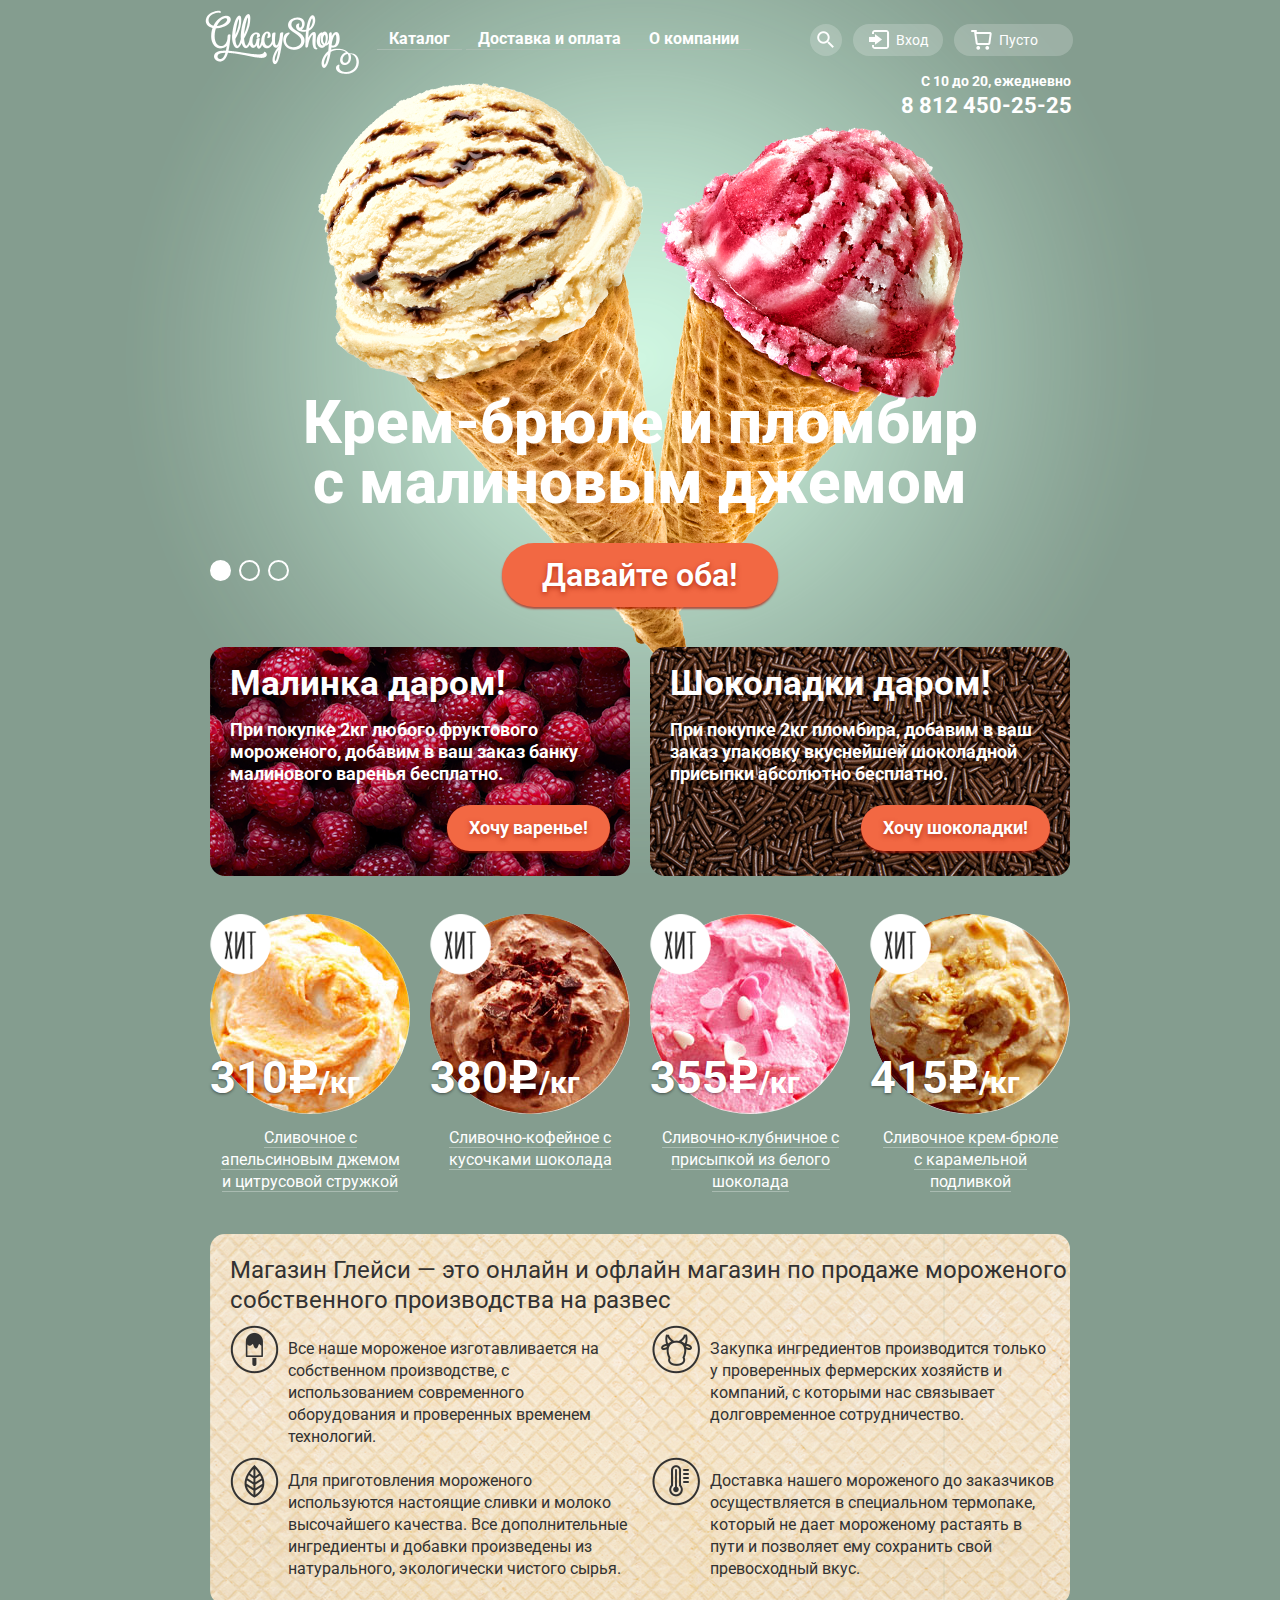
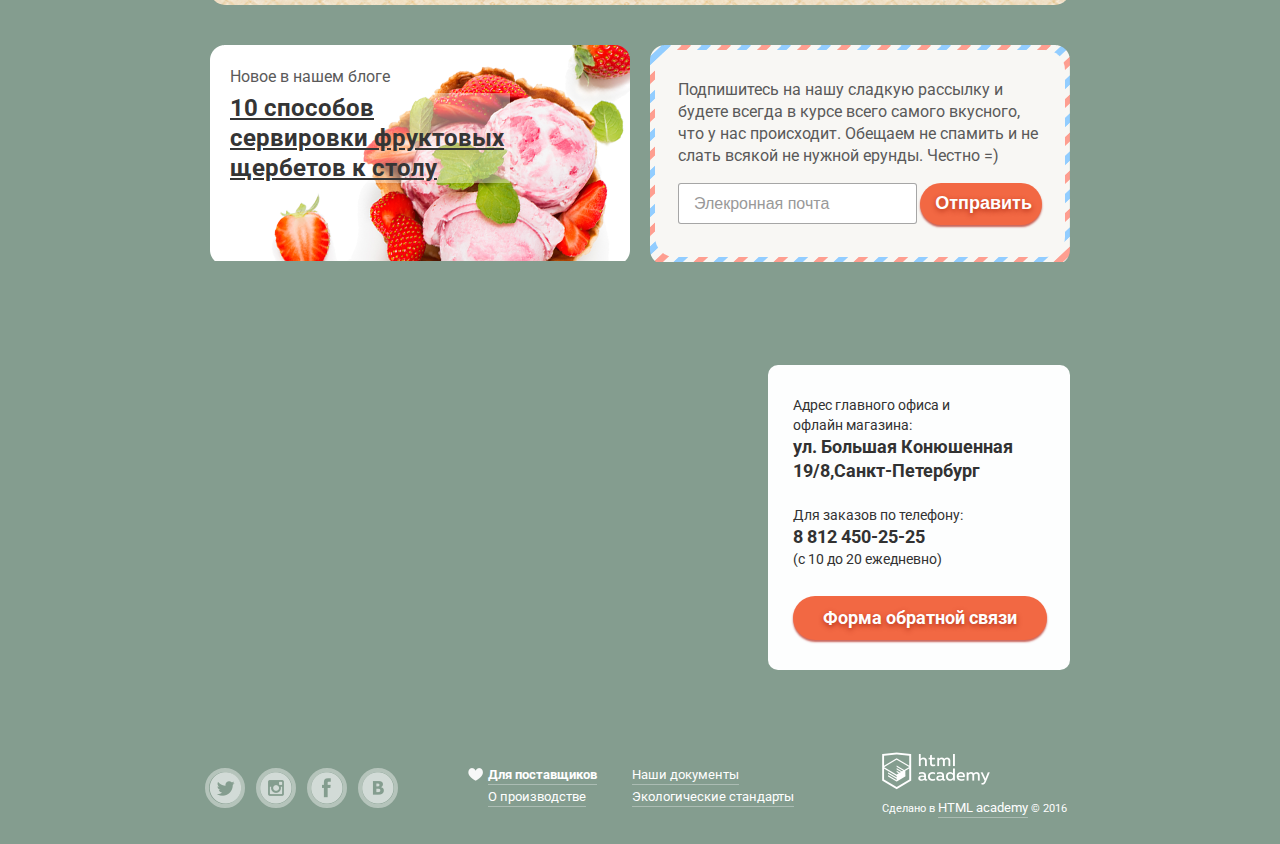
==== commit 50e64f67: "Bugfix: additional rule 18" ====
--- a/index.html
+++ b/index.html
@@ -244,7 +244,7 @@
                 </section>
             </div><!--.container-->
             <div class="map">
-                <img src="img/map-with-pin.jpg" width="900" height="430" alt="Как добраться">
+                <iframe src="https://www.google.com/maps/embed?pb=!1m18!1m12!1m3!1d1998.59910436516!2d30.32089461592128!3d59.93879418187623!2m3!1f0!2f0!3f0!3m2!1i1024!2i768!4f13.1!3m3!1m2!1s0x4696310fca5ba729%3A0xea9c53d4493c879f!2z0JHQvtC70YzRiNCw0Y8g0JrQvtC90Y7RiNC10L3QvdCw0Y8g0YPQuy4sIDE5LCDQodCw0L3QutGCLdCf0LXRgtC10YDQsdGD0YDQsywgMTkxMTg2!5e0!3m2!1sru!2sru!4v1480169496877" width="900" height="430" frameborder="0" style="border:0" allowfullscreen></iframe>
                 <div class="map-info">
                     <p>
                         Адрес главного офиса и<br> офлайн магазина:<br>
--- a/css/style.css
+++ b/css/style.css
@@ -404,8 +404,8 @@
     position: relative;
 
     display: inline-block;
-    display: inline-block;
-
+    
+    vertical-align: top;
     text-decoration: none;
 
     color: #fff;
@@ -427,6 +427,8 @@
 
     width: 32px;
     height: 32px;
+
+    vertical-align: top;
 }
 
 .btn-search::before {
@@ -1052,6 +1054,8 @@
 
     margin-right: 100px;
 
+    vertical-align: top;
+
     color: #353535;
     background: rgba(255, 255, 255, .4);
 }
@@ -1161,8 +1165,10 @@
     display: inline-block;
 
     margin-top: 5px;
+    margin-bottom: 5px;
     padding: 10px 30px;
 
+    vertical-align: top;
     text-decoration: none;
 
     color: #fefefe;
@@ -1510,18 +1516,24 @@
     border-bottom: 1px solid #aebeb5;
 }
 
+.breadcrumb a {
+    text-decoration:underline;
+
+    border: none;
+}
+
 .breadcrumb a:hover {
     color: #ffbc9e;
-    border-bottom: 1px solid #ffbc9e;
-}
-
-.breadcrumb .raquo {
+}
+
+
+.breadcrumb a::after {
     display: inline-block;
 
     margin-right: 4px;
     margin-left: 7px;
 
-    vertical-align: top;
+    content: '\00bb';
 }
 
 .catalog-title {
@@ -1871,8 +1883,7 @@
     vertical-align: top;
 }
 
-.pagination a,
-.pagination span {
+.pagination a {
     font-size: 16px;
     line-height: 18px;
 
@@ -1886,6 +1897,7 @@
 
     color: #fff;
 }
+
 .pagination a:active,
 .pagination .pagination-item-active {
     color: #323232;
@@ -1893,6 +1905,13 @@
     background-color: #fff;
 }
 
+.pagination a:hover:not(.pagination-btn-arrow)
+ {
+    background-color: rgba(255, 255, 255, .2);
+
+    border-radius: 50%;
+}
+
 .pagination .inactive {
     color: #9db1a5;
 }
